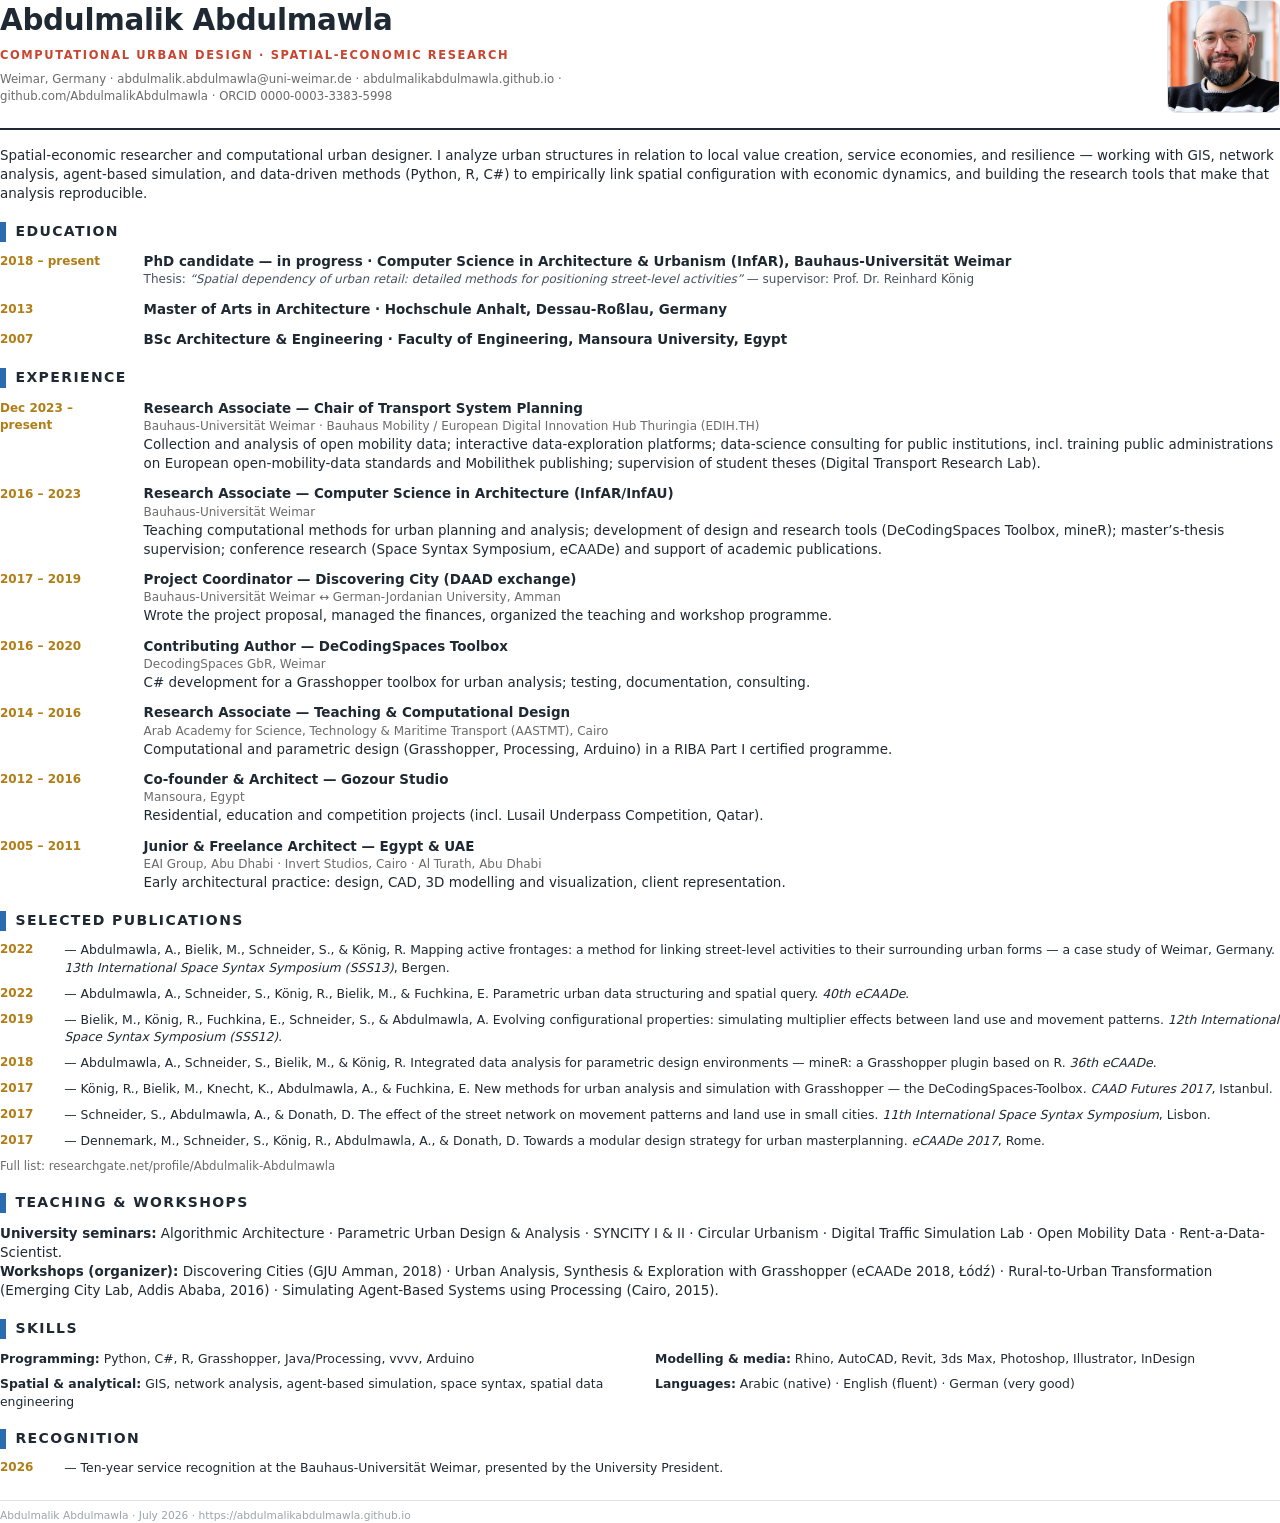
==== cv/cv.html @ d2754731 "feat: social-share card, bilingual CV downloads, portrait, SSS12 RG link - assets/og.png (1200x630, " ====
<!DOCTYPE html>
<html lang="en">
<head>
<meta charset="UTF-8" />
<title>Abdulmawla-CV</title>
<style>
  @page { size: A4; margin: 16mm 15mm 14mm 15mm; }
  * { box-sizing: border-box; margin: 0; padding: 0; }
  html { -webkit-print-color-adjust: exact; print-color-adjust: exact; }
  body {
    font-family: "Segoe UI", system-ui, Roboto, Arial, sans-serif;
    color: #1f2933; font-size: 10.1pt; line-height: 1.42;
  }
  a { color: inherit; text-decoration: none; }

  /* ===== header with portrait ===== */
  .head { display: flex; align-items: flex-start; gap: 8mm; margin-bottom: 4mm; }
  .head-text { flex: 1; }
  h1 { font-size: 22pt; font-weight: 800; letter-spacing: -.01em; margin-bottom: 1.5mm; }
  .eyebrow { color: #c8452f; font-weight: 700; font-size: 8.6pt; letter-spacing: .14em; text-transform: uppercase; margin-bottom: 2mm; }
  .contact { color: #6b6b6b; font-size: 8.8pt; }
  .portrait {
    width: 30mm; height: 30mm; object-fit: cover; border-radius: 2.5mm;
    border: .4mm solid #e0e3e8; flex: none;
  }
  .rule { border: 0; border-top: .6mm solid #1f2933; margin: 3mm 0 4mm; }

  .summary { margin-bottom: 4.5mm; }

  /* ===== sections ===== */
  h2 {
    font-size: 10.5pt; letter-spacing: .1em; text-transform: uppercase;
    border-left: 1.6mm solid #2b6cb0; padding-left: 2.5mm;
    margin: 5mm 0 2.8mm;
  }
  .row { display: flex; gap: 5mm; margin-bottom: 3mm; break-inside: avoid; }
  .date { flex: none; width: 33mm; color: #b07d16; font-weight: 700; font-size: 9pt; padding-top: .3mm; }
  .body strong.role { display: block; font-size: 10.1pt; }
  .org { color: #6b6b6b; font-size: 9pt; }
  .thesis { color: #475160; font-size: 9pt; }
  .thesis em { }

  /* publications */
  .pub { display: flex; gap: 5mm; margin-bottom: 2.2mm; break-inside: avoid; }
  .pub .y { flex: none; width: 12mm; color: #b07d16; font-weight: 700; font-size: 9pt; }
  .pub p { font-size: 9.3pt; }
  .more { color: #6b6b6b; font-size: 8.8pt; margin-top: 1mm; }

  /* skills two-column */
  .skills { display: grid; grid-template-columns: 1fr 1fr; gap: 2mm 8mm; }
  .skills p { font-size: 9.3pt; }

  .foot {
    margin-top: 6mm; padding-top: 2mm; border-top: .25mm solid #e0e3e8;
    color: #9aa3ad; font-size: 8pt;
  }
</style>
</head>
<body>

  <div class="head">
    <div class="head-text">
      <h1>Abdulmalik Abdulmawla</h1>
      <p class="eyebrow">Computational Urban Design &middot; Spatial-Economic Research</p>
      <p class="contact">Weimar, Germany &middot; abdulmalik.abdulmawla@uni-weimar.de &middot; abdulmalikabdulmawla.github.io &middot;<br>
      github.com/AbdulmalikAbdulmawla &middot; ORCID 0000-0003-3383-5998</p>
    </div>
    <img class="portrait" src="../assets/portrait.jpg" alt="Abdulmalik Abdulmawla" />
  </div>
  <hr class="rule" />

  <p class="summary">Spatial-economic researcher and computational urban designer. I analyze urban structures in
  relation to local value creation, service economies, and resilience &mdash; working with GIS, network analysis,
  agent-based simulation, and data-driven methods (Python, R, C#) to empirically link spatial configuration with
  economic dynamics, and building the research tools that make that analysis reproducible.</p>

  <h2>Education</h2>
  <div class="row">
    <span class="date">2018 &ndash; present</span>
    <div class="body">
      <strong class="role">PhD candidate &mdash; in progress &middot; Computer Science in Architecture &amp; Urbanism (InfAR), Bauhaus-Universit&auml;t Weimar</strong>
      <p class="thesis">Thesis: <em>&ldquo;Spatial dependency of urban retail: detailed methods for positioning street-level activities&rdquo;</em> &mdash; supervisor: Prof. Dr. Reinhard K&ouml;nig</p>
    </div>
  </div>
  <div class="row">
    <span class="date">2013</span>
    <div class="body"><strong class="role">Master of Arts in Architecture &middot; Hochschule Anhalt, Dessau-Ro&szlig;lau, Germany</strong></div>
  </div>
  <div class="row">
    <span class="date">2007</span>
    <div class="body"><strong class="role">BSc Architecture &amp; Engineering &middot; Faculty of Engineering, Mansoura University, Egypt</strong></div>
  </div>

  <h2>Experience</h2>
  <div class="row">
    <span class="date">Dec 2023 &ndash; present</span>
    <div class="body">
      <strong class="role">Research Associate &mdash; Chair of Transport System Planning</strong>
      <p class="org">Bauhaus-Universit&auml;t Weimar &middot; Bauhaus Mobility / European Digital Innovation Hub Thuringia (EDIH.TH)</p>
      <p>Collection and analysis of open mobility data; interactive data-exploration platforms; data-science
      consulting for public institutions, incl. training public administrations on European open-mobility-data
      standards and Mobilithek publishing; supervision of student theses (Digital Transport Research Lab).</p>
    </div>
  </div>
  <div class="row">
    <span class="date">2016 &ndash; 2023</span>
    <div class="body">
      <strong class="role">Research Associate &mdash; Computer Science in Architecture (InfAR/InfAU)</strong>
      <p class="org">Bauhaus-Universit&auml;t Weimar</p>
      <p>Teaching computational methods for urban planning and analysis; development of design and research tools
      (DeCodingSpaces Toolbox, mineR); master&rsquo;s-thesis supervision; conference research (Space Syntax
      Symposium, eCAADe) and support of academic publications.</p>
    </div>
  </div>
  <div class="row">
    <span class="date">2017 &ndash; 2019</span>
    <div class="body">
      <strong class="role">Project Coordinator &mdash; Discovering City (DAAD exchange)</strong>
      <p class="org">Bauhaus-Universit&auml;t Weimar &harr; German-Jordanian University, Amman</p>
      <p>Wrote the project proposal, managed the finances, organized the teaching and workshop programme.</p>
    </div>
  </div>
  <div class="row">
    <span class="date">2016 &ndash; 2020</span>
    <div class="body">
      <strong class="role">Contributing Author &mdash; DeCodingSpaces Toolbox</strong>
      <p class="org">DecodingSpaces GbR, Weimar</p>
      <p>C# development for a Grasshopper toolbox for urban analysis; testing, documentation, consulting.</p>
    </div>
  </div>
  <div class="row">
    <span class="date">2014 &ndash; 2016</span>
    <div class="body">
      <strong class="role">Research Associate &mdash; Teaching &amp; Computational Design</strong>
      <p class="org">Arab Academy for Science, Technology &amp; Maritime Transport (AASTMT), Cairo</p>
      <p>Computational and parametric design (Grasshopper, Processing, Arduino) in a RIBA Part I certified programme.</p>
    </div>
  </div>
  <div class="row">
    <span class="date">2012 &ndash; 2016</span>
    <div class="body">
      <strong class="role">Co-founder &amp; Architect &mdash; Gozour Studio</strong>
      <p class="org">Mansoura, Egypt</p>
      <p>Residential, education and competition projects (incl. Lusail Underpass Competition, Qatar).</p>
    </div>
  </div>
  <div class="row">
    <span class="date">2005 &ndash; 2011</span>
    <div class="body">
      <strong class="role">Junior &amp; Freelance Architect &mdash; Egypt &amp; UAE</strong>
      <p class="org">EAI Group, Abu Dhabi &middot; Invert Studios, Cairo &middot; Al Turath, Abu Dhabi</p>
      <p>Early architectural practice: design, CAD, 3D modelling and visualization, client representation.</p>
    </div>
  </div>

  <h2>Selected Publications</h2>
  <div class="pub"><span class="y">2022</span><p>&mdash; Abdulmawla, A., Bielik, M., Schneider, S., &amp; K&ouml;nig, R. Mapping active frontages: a method for linking street-level activities to their surrounding urban forms &mdash; a case study of Weimar, Germany. <em>13th International Space Syntax Symposium (SSS13)</em>, Bergen.</p></div>
  <div class="pub"><span class="y">2022</span><p>&mdash; Abdulmawla, A., Schneider, S., K&ouml;nig, R., Bielik, M., &amp; Fuchkina, E. Parametric urban data structuring and spatial query. <em>40th eCAADe</em>.</p></div>
  <div class="pub"><span class="y">2019</span><p>&mdash; Bielik, M., K&ouml;nig, R., Fuchkina, E., Schneider, S., &amp; Abdulmawla, A. Evolving configurational properties: simulating multiplier effects between land use and movement patterns. <em>12th International Space Syntax Symposium (SSS12)</em>.</p></div>
  <div class="pub"><span class="y">2018</span><p>&mdash; Abdulmawla, A., Schneider, S., Bielik, M., &amp; K&ouml;nig, R. Integrated data analysis for parametric design environments &mdash; mineR: a Grasshopper plugin based on R. <em>36th eCAADe</em>.</p></div>
  <div class="pub"><span class="y">2017</span><p>&mdash; K&ouml;nig, R., Bielik, M., Knecht, K., Abdulmawla, A., &amp; Fuchkina, E. New methods for urban analysis and simulation with Grasshopper &mdash; the DeCodingSpaces-Toolbox. <em>CAAD Futures 2017</em>, Istanbul.</p></div>
  <div class="pub"><span class="y">2017</span><p>&mdash; Schneider, S., Abdulmawla, A., &amp; Donath, D. The effect of the street network on movement patterns and land use in small cities. <em>11th International Space Syntax Symposium</em>, Lisbon.</p></div>
  <div class="pub"><span class="y">2017</span><p>&mdash; Dennemark, M., Schneider, S., K&ouml;nig, R., Abdulmawla, A., &amp; Donath, D. Towards a modular design strategy for urban masterplanning. <em>eCAADe 2017</em>, Rome.</p></div>
  <p class="more">Full list: researchgate.net/profile/Abdulmalik-Abdulmawla</p>

  <h2>Teaching &amp; Workshops</h2>
  <p><strong>University seminars:</strong> Algorithmic Architecture &middot; Parametric Urban Design &amp; Analysis &middot;
  SYNCITY I &amp; II &middot; Circular Urbanism &middot; Digital Traffic Simulation Lab &middot; Open Mobility Data &middot;
  Rent-a-Data-Scientist.</p>
  <p><strong>Workshops (organizer):</strong> Discovering Cities (GJU Amman, 2018) &middot; Urban Analysis, Synthesis &amp;
  Exploration with Grasshopper (eCAADe 2018, &#321;&oacute;d&#378;) &middot; Rural-to-Urban Transformation (Emerging City
  Lab, Addis Ababa, 2016) &middot; Simulating Agent-Based Systems using Processing (Cairo, 2015).</p>

  <h2>Skills</h2>
  <div class="skills">
    <p><strong>Programming:</strong> Python, C#, R, Grasshopper, Java/Processing, vvvv, Arduino</p>
    <p><strong>Modelling &amp; media:</strong> Rhino, AutoCAD, Revit, 3ds Max, Photoshop, Illustrator, InDesign</p>
    <p><strong>Spatial &amp; analytical:</strong> GIS, network analysis, agent-based simulation, space syntax, spatial data engineering</p>
    <p><strong>Languages:</strong> Arabic (native) &middot; English (fluent) &middot; German (very good)</p>
  </div>

  <h2>Recognition</h2>
  <div class="pub"><span class="y">2026</span><p>&mdash; Ten-year service recognition at the Bauhaus-Universit&auml;t Weimar, presented by the University President.</p></div>

  <p class="foot">Abdulmalik Abdulmawla &middot; July 2026 &middot; https://abdulmalikabdulmawla.github.io</p>

</body>
</html>
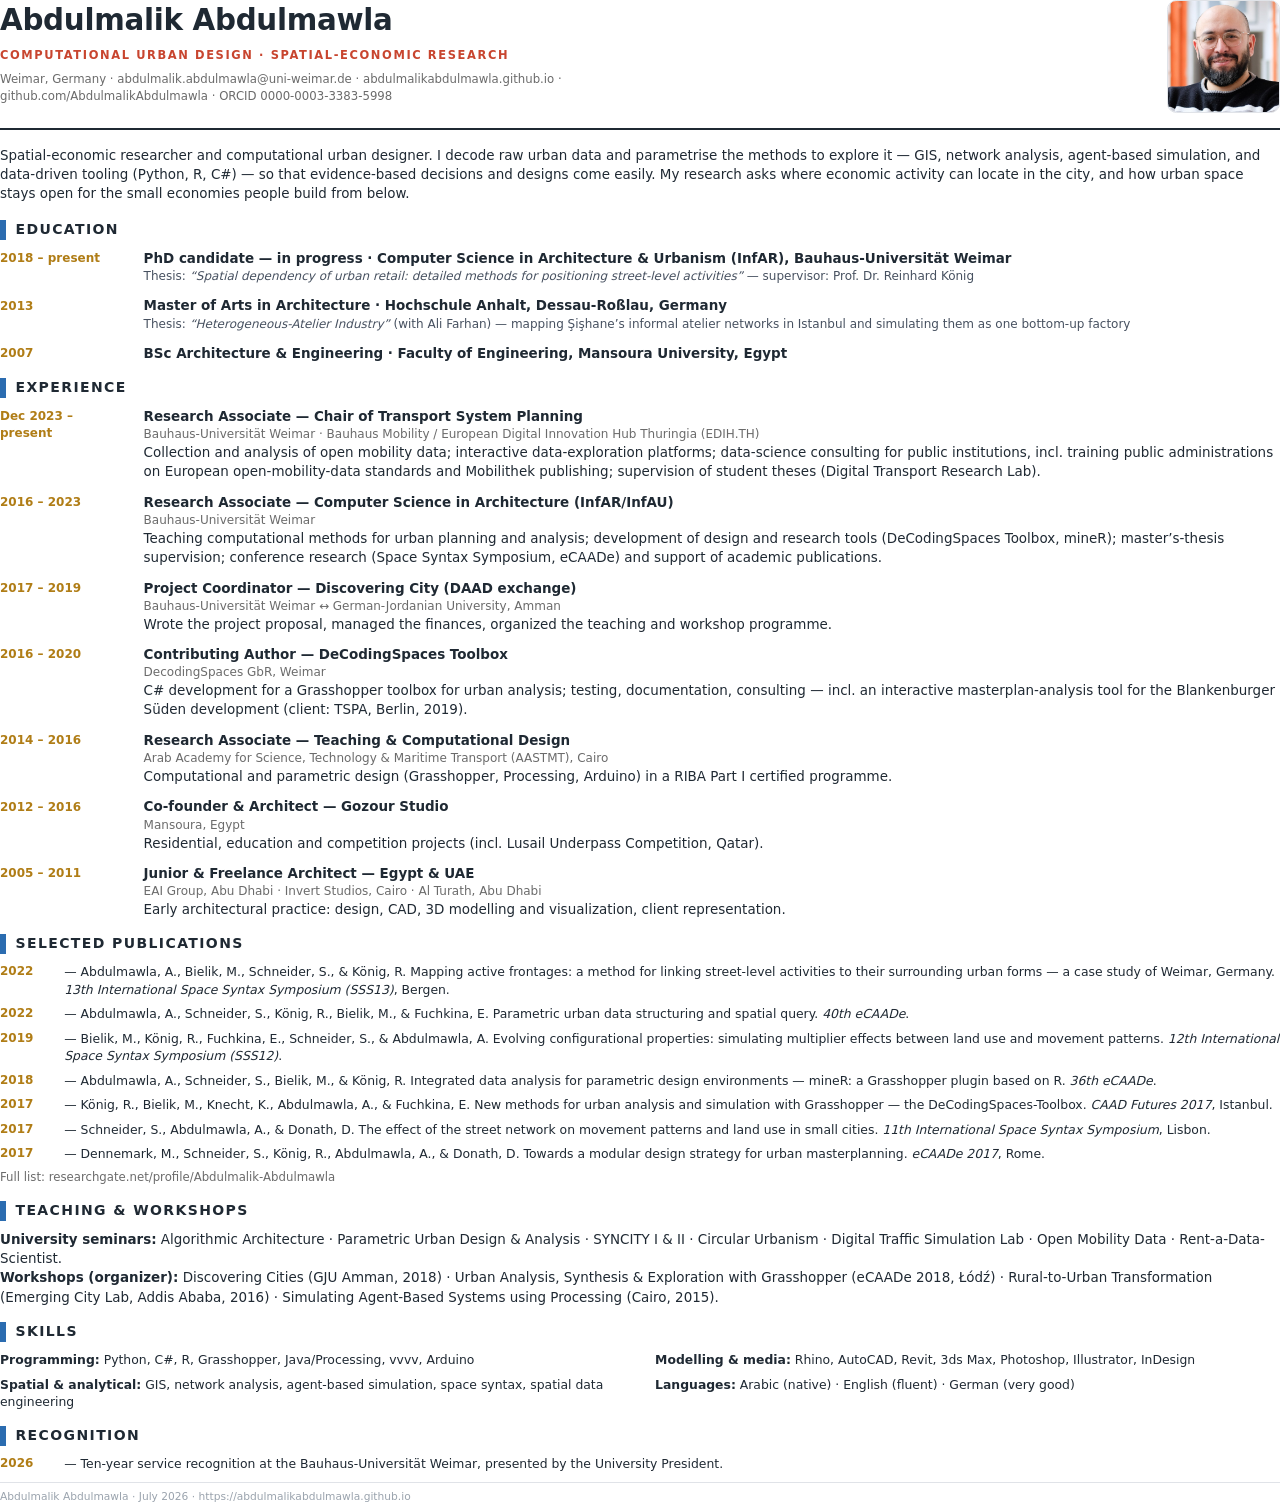
==== commit 3ca10d57: "feat: CV + Lebenslauf carry the identity package (EN+DE, PDFs regenerated) - summary: power statemen" ====
--- a/cv/cv.html
+++ b/cv/cv.html
@@ -31,7 +31,7 @@
   h2 {
     font-size: 10.5pt; letter-spacing: .1em; text-transform: uppercase;
     border-left: 1.6mm solid #2b6cb0; padding-left: 2.5mm;
-    margin: 5mm 0 2.8mm;
+    margin: 4mm 0 2.4mm;
   }
   .row { display: flex; gap: 5mm; margin-bottom: 3mm; break-inside: avoid; }
   .date { flex: none; width: 33mm; color: #b07d16; font-weight: 700; font-size: 9pt; padding-top: .3mm; }
@@ -41,7 +41,7 @@
   .thesis em { }
 
   /* publications */
-  .pub { display: flex; gap: 5mm; margin-bottom: 2.2mm; break-inside: avoid; }
+  .pub { display: flex; gap: 5mm; margin-bottom: 1.8mm; break-inside: avoid; }
   .pub .y { flex: none; width: 12mm; color: #b07d16; font-weight: 700; font-size: 9pt; }
   .pub p { font-size: 9.3pt; }
   .more { color: #6b6b6b; font-size: 8.8pt; margin-top: 1mm; }
@@ -51,7 +51,7 @@
   .skills p { font-size: 9.3pt; }
 
   .foot {
-    margin-top: 6mm; padding-top: 2mm; border-top: .25mm solid #e0e3e8;
+    margin-top: 2.5mm; padding-top: 1.5mm; border-top: .25mm solid #e0e3e8;
     color: #9aa3ad; font-size: 8pt;
   }
 </style>
@@ -69,10 +69,11 @@
   </div>
   <hr class="rule" />
 
-  <p class="summary">Spatial-economic researcher and computational urban designer. I analyze urban structures in
-  relation to local value creation, service economies, and resilience &mdash; working with GIS, network analysis,
-  agent-based simulation, and data-driven methods (Python, R, C#) to empirically link spatial configuration with
-  economic dynamics, and building the research tools that make that analysis reproducible.</p>
+  <p class="summary">Spatial-economic researcher and computational urban designer. I decode raw urban data and
+  parametrise the methods to explore it &mdash; GIS, network analysis, agent-based simulation, and data-driven
+  tooling (Python, R, C#) &mdash; so that evidence-based decisions and designs come easily. My research asks where
+  economic activity can locate in the city, and how urban space stays open for the small economies people build
+  from below.</p>
 
   <h2>Education</h2>
   <div class="row">
@@ -84,7 +85,10 @@
   </div>
   <div class="row">
     <span class="date">2013</span>
-    <div class="body"><strong class="role">Master of Arts in Architecture &middot; Hochschule Anhalt, Dessau-Ro&szlig;lau, Germany</strong></div>
+    <div class="body">
+      <strong class="role">Master of Arts in Architecture &middot; Hochschule Anhalt, Dessau-Ro&szlig;lau, Germany</strong>
+      <p class="thesis">Thesis: <em>&ldquo;Heterogeneous-Atelier Industry&rdquo;</em> (with Ali Farhan) &mdash; mapping &#350;i&#351;hane&rsquo;s informal atelier networks in Istanbul and simulating them as one bottom-up factory</p>
+    </div>
   </div>
   <div class="row">
     <span class="date">2007</span>
@@ -125,7 +129,8 @@
     <div class="body">
       <strong class="role">Contributing Author &mdash; DeCodingSpaces Toolbox</strong>
       <p class="org">DecodingSpaces GbR, Weimar</p>
-      <p>C# development for a Grasshopper toolbox for urban analysis; testing, documentation, consulting.</p>
+      <p>C# development for a Grasshopper toolbox for urban analysis; testing, documentation, consulting &mdash;
+      incl. an interactive masterplan-analysis tool for the Blankenburger S&uuml;den development (client: TSPA, Berlin, 2019).</p>
     </div>
   </div>
   <div class="row">
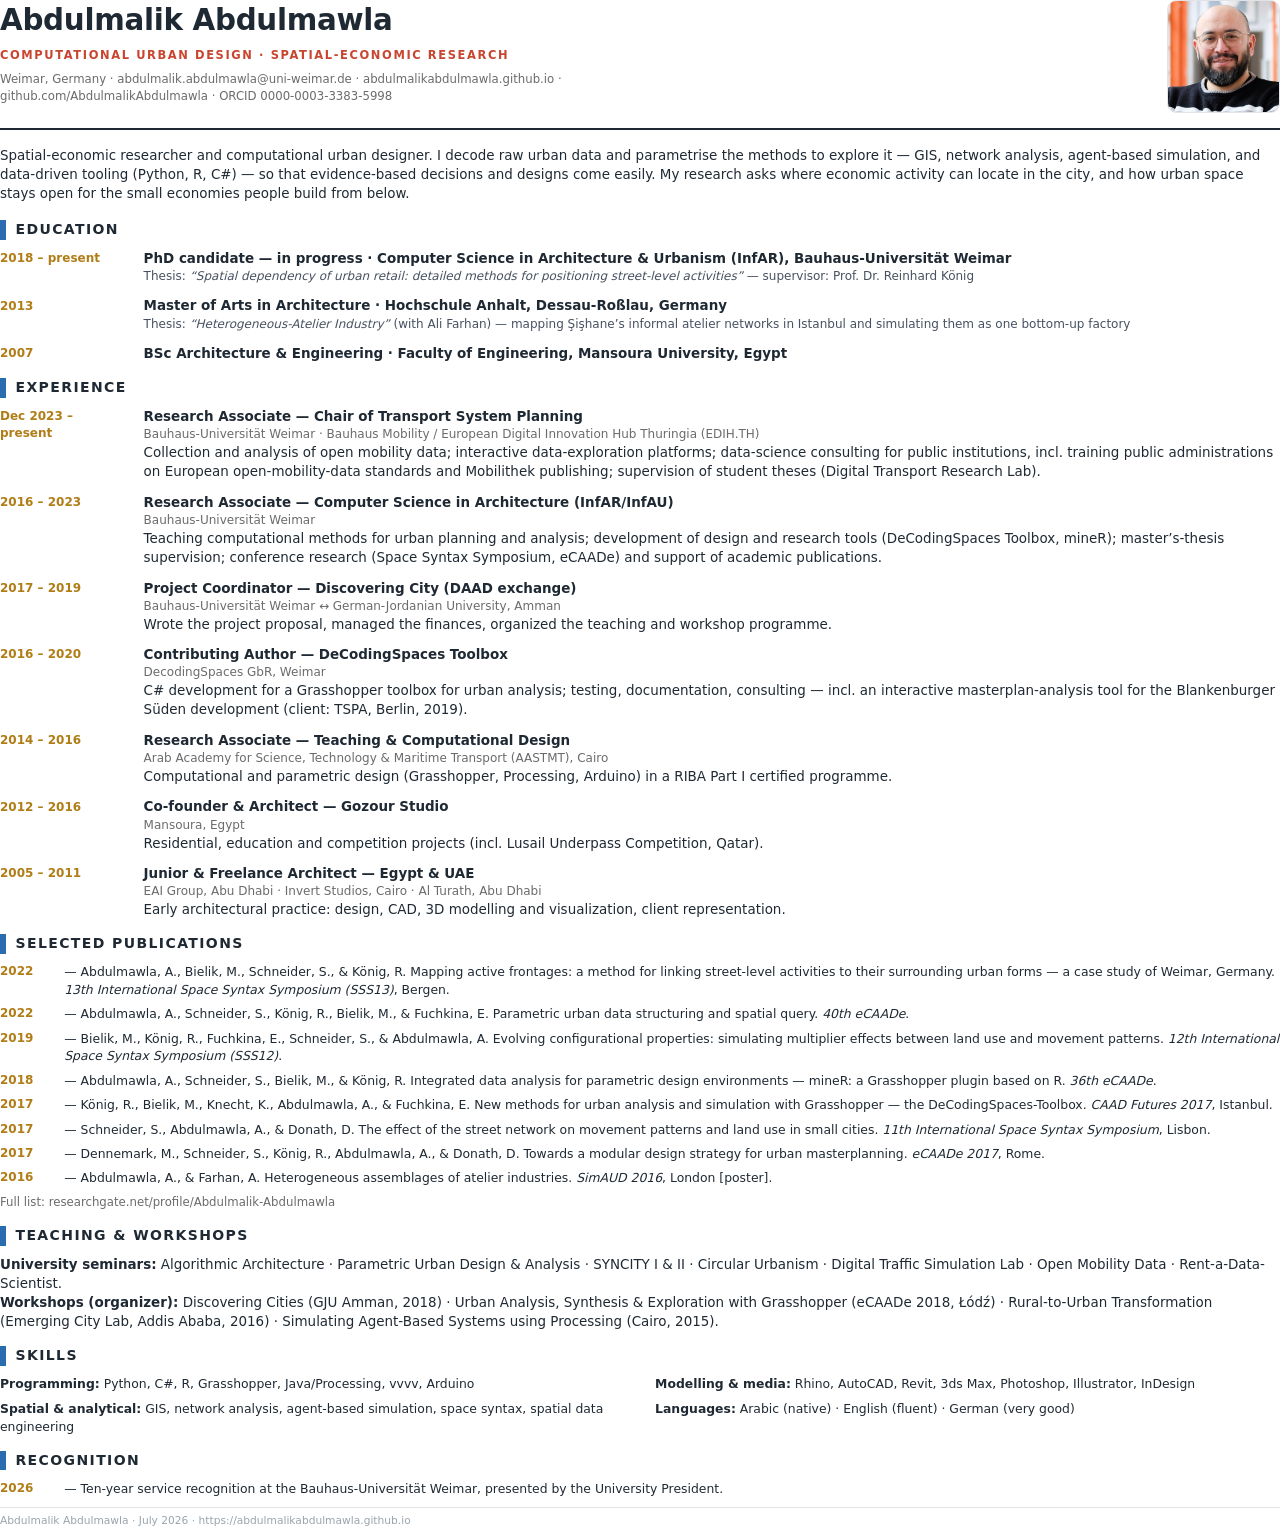
==== commit cb818245: "feat: SimAUD 2016 poster enters the publication lists; Şişhane card keeps one link Owner decisions: " ====
--- a/cv/cv.html
+++ b/cv/cv.html
@@ -166,6 +166,7 @@
   <div class="pub"><span class="y">2017</span><p>&mdash; K&ouml;nig, R., Bielik, M., Knecht, K., Abdulmawla, A., &amp; Fuchkina, E. New methods for urban analysis and simulation with Grasshopper &mdash; the DeCodingSpaces-Toolbox. <em>CAAD Futures 2017</em>, Istanbul.</p></div>
   <div class="pub"><span class="y">2017</span><p>&mdash; Schneider, S., Abdulmawla, A., &amp; Donath, D. The effect of the street network on movement patterns and land use in small cities. <em>11th International Space Syntax Symposium</em>, Lisbon.</p></div>
   <div class="pub"><span class="y">2017</span><p>&mdash; Dennemark, M., Schneider, S., K&ouml;nig, R., Abdulmawla, A., &amp; Donath, D. Towards a modular design strategy for urban masterplanning. <em>eCAADe 2017</em>, Rome.</p></div>
+  <div class="pub"><span class="y">2016</span><p>&mdash; Abdulmawla, A., &amp; Farhan, A. Heterogeneous assemblages of atelier industries. <em>SimAUD 2016</em>, London [poster].</p></div>
   <p class="more">Full list: researchgate.net/profile/Abdulmalik-Abdulmawla</p>
 
   <h2>Teaching &amp; Workshops</h2>
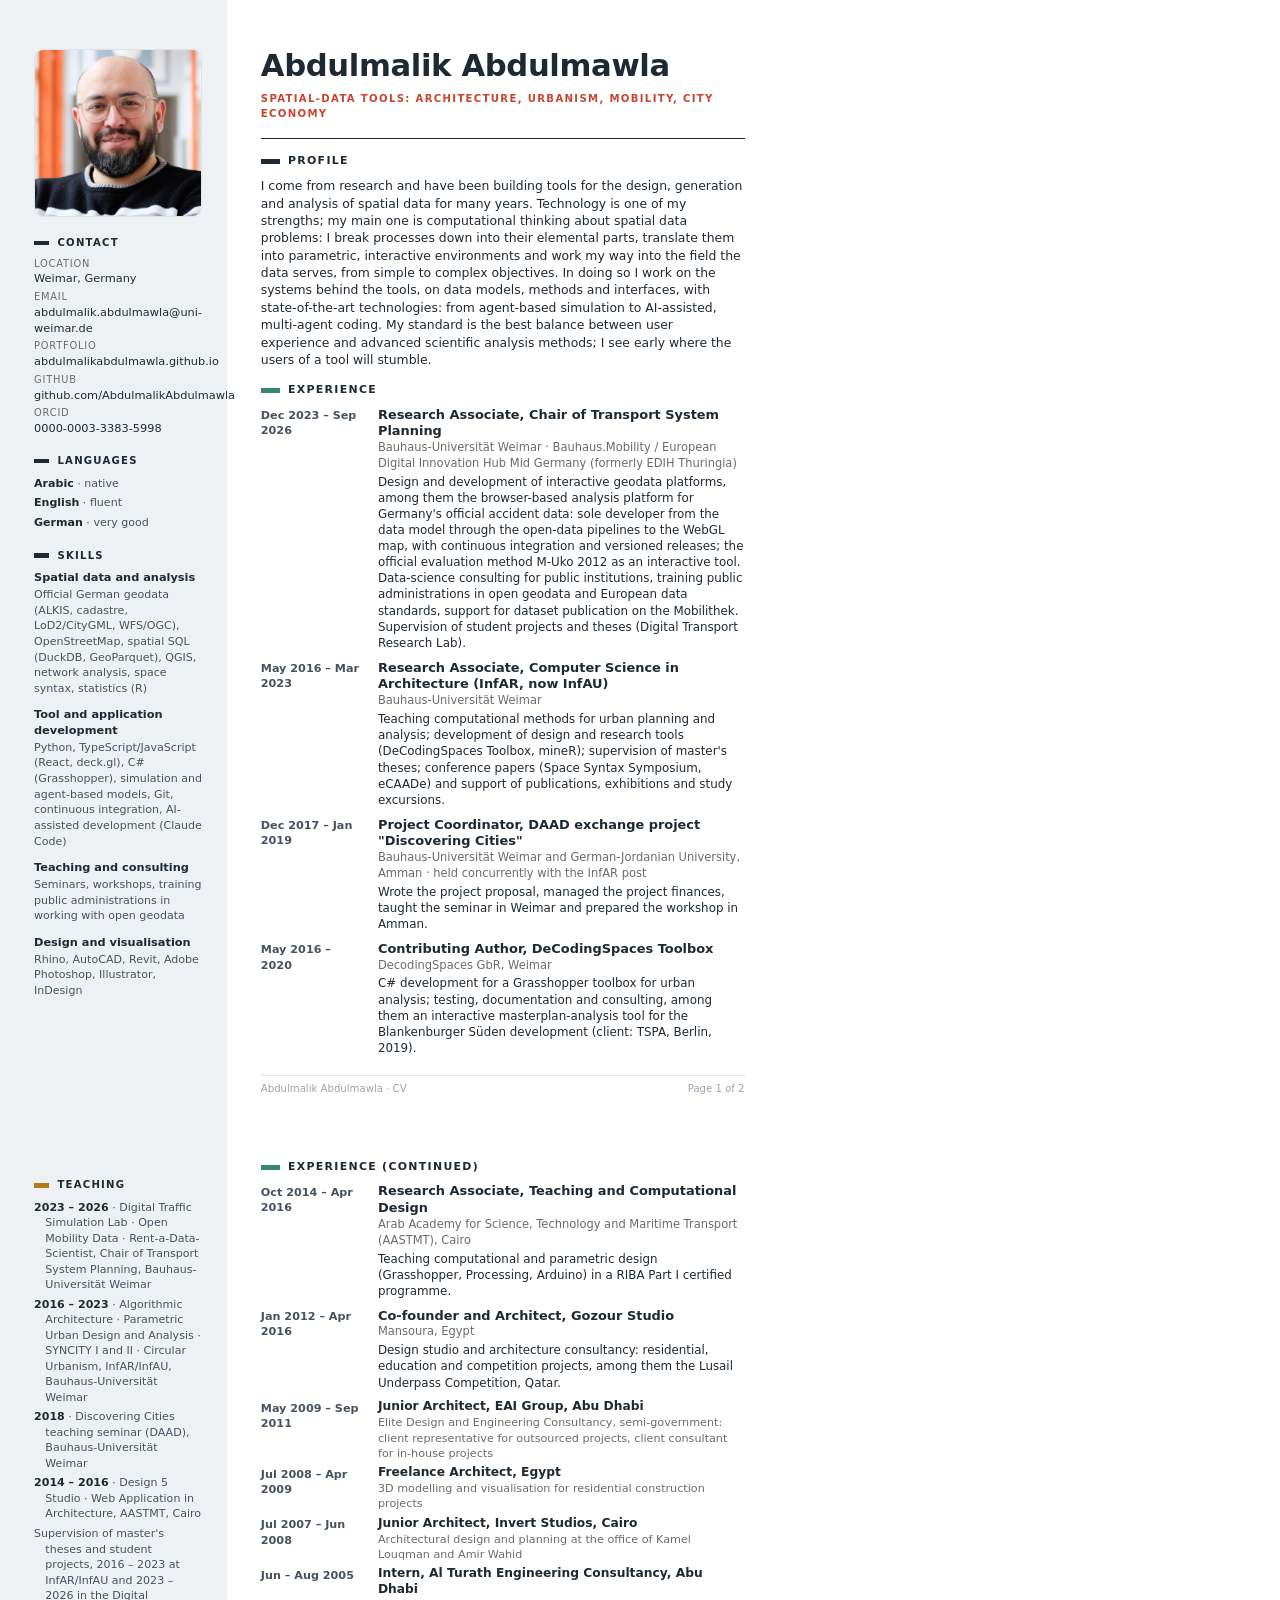
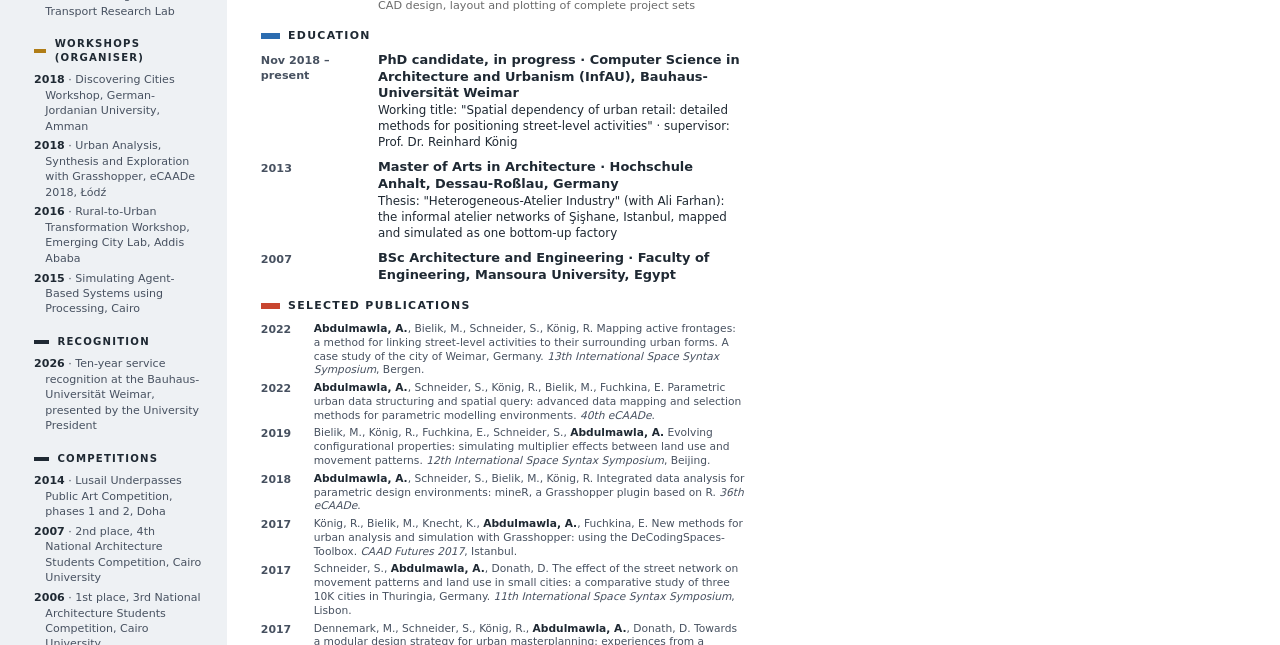
==== commit 771b0fd2: "feat: self-presentation doctrine pass (04.09) - four-field line, German default, CV v4, About withou" ====
--- a/cv/cv.html
+++ b/cv/cv.html
@@ -4,191 +4,297 @@
 <meta charset="UTF-8" />
 <title>Abdulmawla-CV</title>
 <style>
-  @page { size: A4; margin: 16mm 15mm 14mm 15mm; }
+  /* ============================================================
+     CV v2 (2026-09), English mirror of lebenslauf.html: sidebar
+     layout, two fixed A4 pages, the site's muted-Bauhaus tokens
+     used lightly. Keep the CSS identical to the German file.
+     Public file: no phone, no home address; PhD always "in progress".
+     ============================================================ */
+  @page { size: A4; margin: 0; }
   * { box-sizing: border-box; margin: 0; padding: 0; }
   html { -webkit-print-color-adjust: exact; print-color-adjust: exact; }
-  body {
-    font-family: "Segoe UI", system-ui, Roboto, Arial, sans-serif;
-    color: #1f2933; font-size: 10.1pt; line-height: 1.42;
-  }
+  :root {
+    --ink: #1f2933; --ink-soft: #475160; --muted: #6b6b6b;
+    --hair: #dfe3e8; --side-bg: #eef1f4;
+    --blue: #2b6cb0; --red: #c8452f; --green: #35876f; --ochre: #b07d16;
+    --font: "Segoe UI Variable Text", "Segoe UI", system-ui, Roboto, Arial, sans-serif;
+    --display: "Segoe UI Variable Display", "Segoe UI", system-ui, Arial, sans-serif;
+  }
+  body { font-family: var(--font); color: var(--ink); font-size: 9.2pt; line-height: 1.36; }
   a { color: inherit; text-decoration: none; }
 
-  /* ===== header with portrait ===== */
-  .head { display: flex; align-items: flex-start; gap: 8mm; margin-bottom: 4mm; }
-  .head-text { flex: 1; }
-  h1 { font-size: 22pt; font-weight: 800; letter-spacing: -.01em; margin-bottom: 1.5mm; }
-  .eyebrow { color: #c8452f; font-weight: 700; font-size: 8.6pt; letter-spacing: .14em; text-transform: uppercase; margin-bottom: 2mm; }
-  .contact { color: #6b6b6b; font-size: 8.8pt; }
+  .page {
+    width: 210mm; height: 297mm; overflow: hidden;
+    display: grid; grid-template-columns: 60mm 1fr;
+  }
+  .page + .page { break-before: page; }
+  .side { background: var(--side-bg); padding: 13mm 6.5mm 10mm 9mm; }
+  .main { padding: 13mm 13mm 10mm 9mm; position: relative; }
+  .page + .page .main, .page + .page .side { padding-top: 10mm; }
+
+  h1 {
+    font-family: var(--display); font-size: 23pt; font-weight: 700;
+    letter-spacing: -.012em; line-height: 1.08; margin-bottom: 2.2mm;
+  }
+  .eyebrow {
+    color: var(--red); font-weight: 700; font-size: 7.6pt; letter-spacing: .13em;
+    text-transform: uppercase; line-height: 1.5; margin-bottom: 4.5mm;
+  }
+  .hair { border: 0; border-top: .35mm solid var(--ink); margin: 0 0 4mm; }
+
+  h2 {
+    font-size: 8.2pt; font-weight: 700; letter-spacing: .12em; text-transform: uppercase;
+    color: var(--ink); display: flex; align-items: center; gap: 2.2mm;
+    margin: 4mm 0 2.2mm;
+  }
+  h2::before { content: ""; width: 5mm; height: 1.4mm; background: var(--mark, var(--ink)); }
+  h2.first { margin-top: 0; }
+  .side h2 { font-size: 7.6pt; margin: 4.8mm 0 2mm; }
+  .side h2::before { width: 4mm; height: 1.2mm; }
+
   .portrait {
-    width: 30mm; height: 30mm; object-fit: cover; border-radius: 2.5mm;
-    border: .4mm solid #e0e3e8; flex: none;
-  }
-  .rule { border: 0; border-top: .6mm solid #1f2933; margin: 3mm 0 4mm; }
-
-  .summary { margin-bottom: 4.5mm; }
-
-  /* ===== sections ===== */
-  h2 {
-    font-size: 10.5pt; letter-spacing: .1em; text-transform: uppercase;
-    border-left: 1.6mm solid #2b6cb0; padding-left: 2.5mm;
-    margin: 4mm 0 2.4mm;
-  }
-  .row { display: flex; gap: 5mm; margin-bottom: 3mm; break-inside: avoid; }
-  .date { flex: none; width: 33mm; color: #b07d16; font-weight: 700; font-size: 9pt; padding-top: .3mm; }
-  .body strong.role { display: block; font-size: 10.1pt; }
-  .org { color: #6b6b6b; font-size: 9pt; }
-  .thesis { color: #475160; font-size: 9pt; }
-  .thesis em { }
-
-  /* publications */
-  .pub { display: flex; gap: 5mm; margin-bottom: 1.8mm; break-inside: avoid; }
-  .pub .y { flex: none; width: 12mm; color: #b07d16; font-weight: 700; font-size: 9pt; }
-  .pub p { font-size: 9.3pt; }
-  .more { color: #6b6b6b; font-size: 8.8pt; margin-top: 1mm; }
-
-  /* skills two-column */
-  .skills { display: grid; grid-template-columns: 1fr 1fr; gap: 2mm 8mm; }
-  .skills p { font-size: 9.3pt; }
+    width: 44.5mm; height: 44.5mm; object-fit: cover; display: block;
+    border-radius: 2.5mm; border: .3mm solid var(--hair); margin-bottom: 5mm;
+  }
+  .side p { font-size: 8.5pt; line-height: 1.42; margin-bottom: 1.2mm; }
+  .side .k { color: var(--muted); font-size: 7.4pt; text-transform: uppercase; letter-spacing: .08em; display: block; line-height: 1.3; }
+  .side .group { margin-bottom: 2.8mm; }
+  .side .group b { display: block; font-size: 8.5pt; margin-bottom: .4mm; }
+  .side .group p { font-size: 8.3pt; color: var(--ink-soft); }
+  .side ul { list-style: none; }
+  .side li { font-size: 8.3pt; line-height: 1.4; color: var(--ink-soft); margin-bottom: 1.1mm; padding-left: 3mm; text-indent: -3mm; }
+  .side li b { color: var(--ink); }
+
+  .summary { font-size: 9.3pt; line-height: 1.4; color: var(--ink); margin-bottom: 1mm; }
+  .row { display: grid; grid-template-columns: 27mm 1fr; column-gap: 4mm; margin-bottom: 2.3mm; break-inside: avoid; }
+  .row.tight { margin-bottom: 1.1mm; }
+  .date { color: var(--ink-soft); font-weight: 700; font-size: 8.4pt; padding-top: .45mm; line-height: 1.35; }
+  .role { display: block; font-size: 9.7pt; font-weight: 700; line-height: 1.3; }
+  .org { color: var(--muted); font-size: 8.6pt; margin-bottom: .6mm; }
+  .txt { font-size: 8.9pt; color: var(--ink); }
+  .row.tight .role { font-size: 9.2pt; }
+  .row.tight .org { margin-bottom: 0; font-size: 8.4pt; }
+
+  .pub { display: grid; grid-template-columns: 11mm 1fr; column-gap: 3mm; margin-bottom: 1mm; break-inside: avoid; }
+  .pub .y { color: var(--ink-soft); font-weight: 700; font-size: 8.2pt; padding-top: .3mm; }
+  .pub p { font-size: 8pt; line-height: 1.3; color: var(--ink-soft); }
+  .pub p b { color: var(--ink); font-weight: 600; }
+  .more { color: var(--muted); font-size: 8.2pt; margin-top: 1mm; }
 
   .foot {
-    margin-top: 2.5mm; padding-top: 1.5mm; border-top: .25mm solid #e0e3e8;
-    color: #9aa3ad; font-size: 8pt;
+    position: absolute; left: 9mm; right: 13mm; bottom: 7mm;
+    padding-top: 1.6mm; border-top: .25mm solid var(--hair);
+    color: #9aa3ad; font-size: 7.6pt; display: flex; justify-content: space-between;
   }
 </style>
 </head>
 <body>
 
-  <div class="head">
-    <div class="head-text">
-      <h1>Abdulmalik Abdulmawla</h1>
-      <p class="eyebrow">Computational Urban Design &middot; Spatial-Economic Research</p>
-      <p class="contact">Weimar, Germany &middot; abdulmalik.abdulmawla@uni-weimar.de &middot; abdulmalikabdulmawla.github.io &middot;<br>
-      github.com/AbdulmalikAbdulmawla &middot; ORCID 0000-0003-3383-5998</p>
-    </div>
+<!-- ======================= PAGE 1 ======================= -->
+<section class="page">
+  <aside class="side">
     <img class="portrait" src="../assets/portrait.jpg" alt="Abdulmalik Abdulmawla" />
-  </div>
-  <hr class="rule" />
-
-  <p class="summary">Spatial-economic researcher and computational urban designer. I decode raw urban data and
-  parametrise the methods to explore it &mdash; GIS, network analysis, agent-based simulation, and data-driven
-  tooling (Python, R, C#) &mdash; so that evidence-based decisions and designs come easily. My research asks where
-  economic activity can locate in the city, and how urban space stays open for the small economies people build
-  from below.</p>
-
-  <h2>Education</h2>
-  <div class="row">
-    <span class="date">2018 &ndash; present</span>
-    <div class="body">
-      <strong class="role">PhD candidate &mdash; in progress &middot; Computer Science in Architecture &amp; Urbanism (InfAR), Bauhaus-Universit&auml;t Weimar</strong>
-      <p class="thesis">Thesis: <em>&ldquo;Spatial dependency of urban retail: detailed methods for positioning street-level activities&rdquo;</em> &mdash; supervisor: Prof. Dr. Reinhard K&ouml;nig</p>
-    </div>
-  </div>
-  <div class="row">
-    <span class="date">2013</span>
-    <div class="body">
-      <strong class="role">Master of Arts in Architecture &middot; Hochschule Anhalt, Dessau-Ro&szlig;lau, Germany</strong>
-      <p class="thesis">Thesis: <em>&ldquo;Heterogeneous-Atelier Industry&rdquo;</em> (with Ali Farhan) &mdash; mapping &#350;i&#351;hane&rsquo;s informal atelier networks in Istanbul and simulating them as one bottom-up factory</p>
-    </div>
-  </div>
-  <div class="row">
-    <span class="date">2007</span>
-    <div class="body"><strong class="role">BSc Architecture &amp; Engineering &middot; Faculty of Engineering, Mansoura University, Egypt</strong></div>
-  </div>
-
-  <h2>Experience</h2>
-  <div class="row">
-    <span class="date">Dec 2023 &ndash; present</span>
-    <div class="body">
-      <strong class="role">Research Associate &mdash; Chair of Transport System Planning</strong>
-      <p class="org">Bauhaus-Universit&auml;t Weimar &middot; Bauhaus Mobility / European Digital Innovation Hub Thuringia (EDIH.TH)</p>
-      <p>Collection and analysis of open mobility data; interactive data-exploration platforms; data-science
-      consulting for public institutions, incl. training public administrations on European open-mobility-data
-      standards and Mobilithek publishing; supervision of student theses (Digital Transport Research Lab).</p>
-    </div>
-  </div>
-  <div class="row">
-    <span class="date">2016 &ndash; 2023</span>
-    <div class="body">
-      <strong class="role">Research Associate &mdash; Computer Science in Architecture (InfAR/InfAU)</strong>
-      <p class="org">Bauhaus-Universit&auml;t Weimar</p>
-      <p>Teaching computational methods for urban planning and analysis; development of design and research tools
-      (DeCodingSpaces Toolbox, mineR); master&rsquo;s-thesis supervision; conference research (Space Syntax
-      Symposium, eCAADe) and support of academic publications.</p>
-    </div>
-  </div>
-  <div class="row">
-    <span class="date">2017 &ndash; 2019</span>
-    <div class="body">
-      <strong class="role">Project Coordinator &mdash; Discovering City (DAAD exchange)</strong>
-      <p class="org">Bauhaus-Universit&auml;t Weimar &harr; German-Jordanian University, Amman</p>
-      <p>Wrote the project proposal, managed the finances, organized the teaching and workshop programme.</p>
-    </div>
-  </div>
-  <div class="row">
-    <span class="date">2016 &ndash; 2020</span>
-    <div class="body">
-      <strong class="role">Contributing Author &mdash; DeCodingSpaces Toolbox</strong>
-      <p class="org">DecodingSpaces GbR, Weimar</p>
-      <p>C# development for a Grasshopper toolbox for urban analysis; testing, documentation, consulting &mdash;
-      incl. an interactive masterplan-analysis tool for the Blankenburger S&uuml;den development (client: TSPA, Berlin, 2019).</p>
-    </div>
-  </div>
-  <div class="row">
-    <span class="date">2014 &ndash; 2016</span>
-    <div class="body">
-      <strong class="role">Research Associate &mdash; Teaching &amp; Computational Design</strong>
-      <p class="org">Arab Academy for Science, Technology &amp; Maritime Transport (AASTMT), Cairo</p>
-      <p>Computational and parametric design (Grasshopper, Processing, Arduino) in a RIBA Part I certified programme.</p>
-    </div>
-  </div>
-  <div class="row">
-    <span class="date">2012 &ndash; 2016</span>
-    <div class="body">
-      <strong class="role">Co-founder &amp; Architect &mdash; Gozour Studio</strong>
-      <p class="org">Mansoura, Egypt</p>
-      <p>Residential, education and competition projects (incl. Lusail Underpass Competition, Qatar).</p>
-    </div>
-  </div>
-  <div class="row">
-    <span class="date">2005 &ndash; 2011</span>
-    <div class="body">
-      <strong class="role">Junior &amp; Freelance Architect &mdash; Egypt &amp; UAE</strong>
-      <p class="org">EAI Group, Abu Dhabi &middot; Invert Studios, Cairo &middot; Al Turath, Abu Dhabi</p>
-      <p>Early architectural practice: design, CAD, 3D modelling and visualization, client representation.</p>
-    </div>
-  </div>
-
-  <h2>Selected Publications</h2>
-  <div class="pub"><span class="y">2022</span><p>&mdash; Abdulmawla, A., Bielik, M., Schneider, S., &amp; K&ouml;nig, R. Mapping active frontages: a method for linking street-level activities to their surrounding urban forms &mdash; a case study of Weimar, Germany. <em>13th International Space Syntax Symposium (SSS13)</em>, Bergen.</p></div>
-  <div class="pub"><span class="y">2022</span><p>&mdash; Abdulmawla, A., Schneider, S., K&ouml;nig, R., Bielik, M., &amp; Fuchkina, E. Parametric urban data structuring and spatial query. <em>40th eCAADe</em>.</p></div>
-  <div class="pub"><span class="y">2019</span><p>&mdash; Bielik, M., K&ouml;nig, R., Fuchkina, E., Schneider, S., &amp; Abdulmawla, A. Evolving configurational properties: simulating multiplier effects between land use and movement patterns. <em>12th International Space Syntax Symposium (SSS12)</em>.</p></div>
-  <div class="pub"><span class="y">2018</span><p>&mdash; Abdulmawla, A., Schneider, S., Bielik, M., &amp; K&ouml;nig, R. Integrated data analysis for parametric design environments &mdash; mineR: a Grasshopper plugin based on R. <em>36th eCAADe</em>.</p></div>
-  <div class="pub"><span class="y">2017</span><p>&mdash; K&ouml;nig, R., Bielik, M., Knecht, K., Abdulmawla, A., &amp; Fuchkina, E. New methods for urban analysis and simulation with Grasshopper &mdash; the DeCodingSpaces-Toolbox. <em>CAAD Futures 2017</em>, Istanbul.</p></div>
-  <div class="pub"><span class="y">2017</span><p>&mdash; Schneider, S., Abdulmawla, A., &amp; Donath, D. The effect of the street network on movement patterns and land use in small cities. <em>11th International Space Syntax Symposium</em>, Lisbon.</p></div>
-  <div class="pub"><span class="y">2017</span><p>&mdash; Dennemark, M., Schneider, S., K&ouml;nig, R., Abdulmawla, A., &amp; Donath, D. Towards a modular design strategy for urban masterplanning. <em>eCAADe 2017</em>, Rome.</p></div>
-  <div class="pub"><span class="y">2016</span><p>&mdash; Abdulmawla, A., &amp; Farhan, A. Heterogeneous assemblages of atelier industries. <em>SimAUD 2016</em>, London [poster].</p></div>
-  <p class="more">Full list: researchgate.net/profile/Abdulmalik-Abdulmawla</p>
-
-  <h2>Teaching &amp; Workshops</h2>
-  <p><strong>University seminars:</strong> Algorithmic Architecture &middot; Parametric Urban Design &amp; Analysis &middot;
-  SYNCITY I &amp; II &middot; Circular Urbanism &middot; Digital Traffic Simulation Lab &middot; Open Mobility Data &middot;
-  Rent-a-Data-Scientist.</p>
-  <p><strong>Workshops (organizer):</strong> Discovering Cities (GJU Amman, 2018) &middot; Urban Analysis, Synthesis &amp;
-  Exploration with Grasshopper (eCAADe 2018, &#321;&oacute;d&#378;) &middot; Rural-to-Urban Transformation (Emerging City
-  Lab, Addis Ababa, 2016) &middot; Simulating Agent-Based Systems using Processing (Cairo, 2015).</p>
-
-  <h2>Skills</h2>
-  <div class="skills">
-    <p><strong>Programming:</strong> Python, C#, R, Grasshopper, Java/Processing, vvvv, Arduino</p>
-    <p><strong>Modelling &amp; media:</strong> Rhino, AutoCAD, Revit, 3ds Max, Photoshop, Illustrator, InDesign</p>
-    <p><strong>Spatial &amp; analytical:</strong> GIS, network analysis, agent-based simulation, space syntax, spatial data engineering</p>
-    <p><strong>Languages:</strong> Arabic (native) &middot; English (fluent) &middot; German (very good)</p>
-  </div>
-
-  <h2>Recognition</h2>
-  <div class="pub"><span class="y">2026</span><p>&mdash; Ten-year service recognition at the Bauhaus-Universit&auml;t Weimar, presented by the University President.</p></div>
-
-  <p class="foot">Abdulmalik Abdulmawla &middot; July 2026 &middot; https://abdulmalikabdulmawla.github.io</p>
+
+    <h2 class="first">Contact</h2>
+    <p><span class="k">Location</span>Weimar, Germany</p>
+    <p><span class="k">Email</span>abdulmalik.abdulmawla@uni-weimar.de</p>
+    <p><span class="k">Portfolio</span>abdulmalikabdulmawla.github.io</p>
+    <p><span class="k">GitHub</span>github.com/AbdulmalikAbdulmawla</p>
+    <p><span class="k">ORCID</span>0000-0003-3383-5998</p>
+
+    <h2>Languages</h2>
+    <ul>
+      <li><b>Arabic</b> · native</li>
+      <li><b>English</b> · fluent</li>
+      <li><b>German</b> · very good</li>
+    </ul>
+
+    <h2>Skills</h2>
+    <div class="group">
+      <b>Spatial data and analysis</b>
+      <p>Official German geodata (ALKIS, cadastre, LoD2/CityGML, WFS/OGC), OpenStreetMap, spatial SQL (DuckDB, GeoParquet), QGIS, network analysis, space syntax, statistics (R)</p>
+    </div>
+    <div class="group">
+      <b>Tool and application development</b>
+      <p>Python, TypeScript/JavaScript (React, deck.gl), C# (Grasshopper), simulation and agent-based models, Git, continuous integration, AI-assisted development (Claude Code)</p>
+    </div>
+    <div class="group">
+      <b>Teaching and consulting</b>
+      <p>Seminars, workshops, training public administrations in working with open geodata</p>
+    </div>
+    <div class="group">
+      <b>Design and visualisation</b>
+      <p>Rhino, AutoCAD, Revit, Adobe Photoshop, Illustrator, InDesign</p>
+    </div>
+  </aside>
+
+  <main class="main">
+    <h1>Abdulmalik Abdulmawla</h1>
+    <p class="eyebrow">Spatial-data tools: architecture, urbanism, mobility, city economy</p>
+    <hr class="hair" />
+
+    <h2 class="first">Profile</h2>
+    <p class="summary">I come from research and have been building tools for the design, generation and analysis of spatial data for many years. Technology is one of my strengths; my main one is computational thinking about spatial data problems: I break processes down into their elemental parts, translate them into parametric, interactive environments and work my way into the field the data serves, from simple to complex objectives. In doing so I work on the systems behind the tools, on data models, methods and interfaces, with state-of-the-art technologies: from agent-based simulation to AI-assisted, multi-agent coding. My standard is the best balance between user experience and advanced scientific analysis methods; I see early where the users of a tool will stumble.</p>
+
+    <h2 style="--mark: var(--green)">Experience</h2>
+
+    <div class="row">
+      <span class="date">Dec 2023 – Sep 2026</span>
+      <div>
+        <span class="role">Research Associate, Chair of Transport System Planning</span>
+        <p class="org">Bauhaus-Universität Weimar · Bauhaus.Mobility / European Digital Innovation Hub Mid Germany (formerly EDIH Thuringia)</p>
+        <p class="txt">Design and development of interactive geodata platforms, among them the browser-based analysis platform for Germany's official accident data: sole developer from the data model through the open-data pipelines to the WebGL map, with continuous integration and versioned releases; the official evaluation method M-Uko 2012 as an interactive tool. Data-science consulting for public institutions, training public administrations in open geodata and European data standards, support for dataset publication on the Mobilithek. Supervision of student projects and theses (Digital Transport Research Lab).</p>
+      </div>
+    </div>
+
+    <div class="row">
+      <span class="date">May 2016 – Mar 2023</span>
+      <div>
+        <span class="role">Research Associate, Computer Science in Architecture (InfAR, now InfAU)</span>
+        <p class="org">Bauhaus-Universität Weimar</p>
+        <p class="txt">Teaching computational methods for urban planning and analysis; development of design and research tools (DeCodingSpaces Toolbox, mineR); supervision of master's theses; conference papers (Space Syntax Symposium, eCAADe) and support of publications, exhibitions and study excursions.</p>
+      </div>
+    </div>
+
+    <div class="row">
+      <span class="date">Dec 2017 – Jan 2019</span>
+      <div>
+        <span class="role">Project Coordinator, DAAD exchange project "Discovering Cities"</span>
+        <p class="org">Bauhaus-Universität Weimar and German-Jordanian University, Amman · held concurrently with the InfAR post</p>
+        <p class="txt">Wrote the project proposal, managed the project finances, taught the seminar in Weimar and prepared the workshop in Amman.</p>
+      </div>
+    </div>
+
+    <div class="row">
+      <span class="date">May 2016 – 2020</span>
+      <div>
+        <span class="role">Contributing Author, DeCodingSpaces Toolbox</span>
+        <p class="org">DecodingSpaces GbR, Weimar</p>
+        <p class="txt">C# development for a Grasshopper toolbox for urban analysis; testing, documentation and consulting, among them an interactive masterplan-analysis tool for the Blankenburger Süden development (client: TSPA, Berlin, 2019).</p>
+      </div>
+    </div>
+
+    <p class="foot"><span>Abdulmalik Abdulmawla · CV</span><span>Page 1 of 2</span></p>
+  </main>
+</section>
+
+<!-- ======================= PAGE 2 ======================= -->
+<section class="page">
+  <aside class="side">
+    <h2 class="first" style="--mark: var(--ochre)">Teaching</h2>
+    <ul>
+      <li><b>2023 – 2026</b> · Digital Traffic Simulation Lab · Open Mobility Data · Rent-a-Data-Scientist, Chair of Transport System Planning, Bauhaus-Universität Weimar</li>
+      <li><b>2016 – 2023</b> · Algorithmic Architecture · Parametric Urban Design and Analysis · SYNCITY I and II · Circular Urbanism, InfAR/InfAU, Bauhaus-Universität Weimar</li>
+      <li><b>2018</b> · Discovering Cities teaching seminar (DAAD), Bauhaus-Universität Weimar</li>
+      <li><b>2014 – 2016</b> · Design 5 Studio · Web Application in Architecture, AASTMT, Cairo</li>
+      <li>Supervision of master's theses and student projects, 2016 – 2023 at InfAR/InfAU and 2023 – 2026 in the Digital Transport Research Lab</li>
+    </ul>
+
+    <h2 style="--mark: var(--ochre)">Workshops (organiser)</h2>
+    <ul>
+      <li><b>2018</b> · Discovering Cities Workshop, German-Jordanian University, Amman</li>
+      <li><b>2018</b> · Urban Analysis, Synthesis and Exploration with Grasshopper, eCAADe 2018, Łódź</li>
+      <li><b>2016</b> · Rural-to-Urban Transformation Workshop, Emerging City Lab, Addis Ababa</li>
+      <li><b>2015</b> · Simulating Agent-Based Systems using Processing, Cairo</li>
+    </ul>
+
+    <h2>Recognition</h2>
+    <ul>
+      <li><b>2026</b> · Ten-year service recognition at the Bauhaus-Universität Weimar, presented by the University President</li>
+    </ul>
+
+    <h2>Competitions</h2>
+    <ul>
+      <li><b>2014</b> · Lusail Underpasses Public Art Competition, phases 1 and 2, Doha</li>
+      <li><b>2007</b> · 2nd place, 4th National Architecture Students Competition, Cairo University</li>
+      <li><b>2006</b> · 1st place, 3rd National Architecture Students Competition, Cairo University</li>
+    </ul>
+  </aside>
+
+  <main class="main">
+    <h2 class="first" style="--mark: var(--green)">Experience (continued)</h2>
+
+    <div class="row">
+      <span class="date">Oct 2014 – Apr 2016</span>
+      <div>
+        <span class="role">Research Associate, Teaching and Computational Design</span>
+        <p class="org">Arab Academy for Science, Technology and Maritime Transport (AASTMT), Cairo</p>
+        <p class="txt">Teaching computational and parametric design (Grasshopper, Processing, Arduino) in a RIBA Part I certified programme.</p>
+      </div>
+    </div>
+    <div class="row">
+      <span class="date">Jan 2012 – Apr 2016</span>
+      <div>
+        <span class="role">Co-founder and Architect, Gozour Studio</span>
+        <p class="org">Mansoura, Egypt</p>
+        <p class="txt">Design studio and architecture consultancy: residential, education and competition projects, among them the Lusail Underpass Competition, Qatar.</p>
+      </div>
+    </div>
+    <div class="row tight">
+      <span class="date">May 2009 – Sep 2011</span>
+      <div>
+        <span class="role">Junior Architect, EAI Group, Abu Dhabi</span>
+        <p class="org">Elite Design and Engineering Consultancy, semi-government: client representative for outsourced projects, client consultant for in-house projects</p>
+      </div>
+    </div>
+    <div class="row tight">
+      <span class="date">Jul 2008 – Apr 2009</span>
+      <div>
+        <span class="role">Freelance Architect, Egypt</span>
+        <p class="org">3D modelling and visualisation for residential construction projects</p>
+      </div>
+    </div>
+    <div class="row tight">
+      <span class="date">Jul 2007 – Jun 2008</span>
+      <div>
+        <span class="role">Junior Architect, Invert Studios, Cairo</span>
+        <p class="org">Architectural design and planning at the office of Kamel Louqman and Amir Wahid</p>
+      </div>
+    </div>
+    <div class="row tight">
+      <span class="date">Jun – Aug 2005</span>
+      <div>
+        <span class="role">Intern, Al Turath Engineering Consultancy, Abu Dhabi</span>
+        <p class="org">CAD design, layout and plotting of complete project sets</p>
+      </div>
+    </div>
+
+    <h2 style="--mark: var(--blue)">Education</h2>
+    <div class="row">
+      <span class="date">Nov 2018 – present</span>
+      <div>
+        <span class="role">PhD candidate, in progress · Computer Science in Architecture and Urbanism (InfAU), Bauhaus-Universität Weimar</span>
+        <p class="txt">Working title: "Spatial dependency of urban retail: detailed methods for positioning street-level activities" · supervisor: Prof. Dr. Reinhard König</p>
+      </div>
+    </div>
+    <div class="row">
+      <span class="date">2013</span>
+      <div>
+        <span class="role">Master of Arts in Architecture · Hochschule Anhalt, Dessau-Roßlau, Germany</span>
+        <p class="txt">Thesis: "Heterogeneous-Atelier Industry" (with Ali Farhan): the informal atelier networks of Şişhane, Istanbul, mapped and simulated as one bottom-up factory</p>
+      </div>
+    </div>
+    <div class="row">
+      <span class="date">2007</span>
+      <div>
+        <span class="role">BSc Architecture and Engineering · Faculty of Engineering, Mansoura University, Egypt</span>
+      </div>
+    </div>
+
+    <h2 style="--mark: var(--red)">Selected publications</h2>
+    <div class="pub"><span class="y">2022</span><p><b>Abdulmawla, A.</b>, Bielik, M., Schneider, S., König, R. Mapping active frontages: a method for linking street-level activities to their surrounding urban forms. A case study of the city of Weimar, Germany. <em>13th International Space Syntax Symposium</em>, Bergen.</p></div>
+    <div class="pub"><span class="y">2022</span><p><b>Abdulmawla, A.</b>, Schneider, S., König, R., Bielik, M., Fuchkina, E. Parametric urban data structuring and spatial query: advanced data mapping and selection methods for parametric modelling environments. <em>40th eCAADe</em>.</p></div>
+    <div class="pub"><span class="y">2019</span><p>Bielik, M., König, R., Fuchkina, E., Schneider, S., <b>Abdulmawla, A.</b> Evolving configurational properties: simulating multiplier effects between land use and movement patterns. <em>12th International Space Syntax Symposium</em>, Beijing.</p></div>
+    <div class="pub"><span class="y">2018</span><p><b>Abdulmawla, A.</b>, Schneider, S., Bielik, M., König, R. Integrated data analysis for parametric design environments: mineR, a Grasshopper plugin based on R. <em>36th eCAADe</em>.</p></div>
+    <div class="pub"><span class="y">2017</span><p>König, R., Bielik, M., Knecht, K., <b>Abdulmawla, A.</b>, Fuchkina, E. New methods for urban analysis and simulation with Grasshopper: using the DeCodingSpaces-Toolbox. <em>CAAD Futures 2017</em>, Istanbul.</p></div>
+    <div class="pub"><span class="y">2017</span><p>Schneider, S., <b>Abdulmawla, A.</b>, Donath, D. The effect of the street network on movement patterns and land use in small cities: a comparative study of three 10K cities in Thuringia, Germany. <em>11th International Space Syntax Symposium</em>, Lisbon.</p></div>
+    <div class="pub"><span class="y">2017</span><p>Dennemark, M., Schneider, S., König, R., <b>Abdulmawla, A.</b>, Donath, D. Towards a modular design strategy for urban masterplanning: experiences from a parametric urban design studio on emerging cities in Ethiopia. <em>eCAADe 2017</em>, Rome.</p></div>
+    <div class="pub"><span class="y">2016</span><p><b>Abdulmawla, A.</b>, Farhan, A. Heterogeneous assemblages of atelier industries. <em>SimAUD 2016</em>, London (poster).</p></div>
+    <p class="more">Full list: researchgate.net/profile/Abdulmalik-Abdulmawla</p>
+
+    <p class="foot"><span>Abdulmalik Abdulmawla · September 2026 · abdulmalikabdulmawla.github.io</span><span>Page 2 of 2</span></p>
+  </main>
+</section>
 
 </body>
 </html>
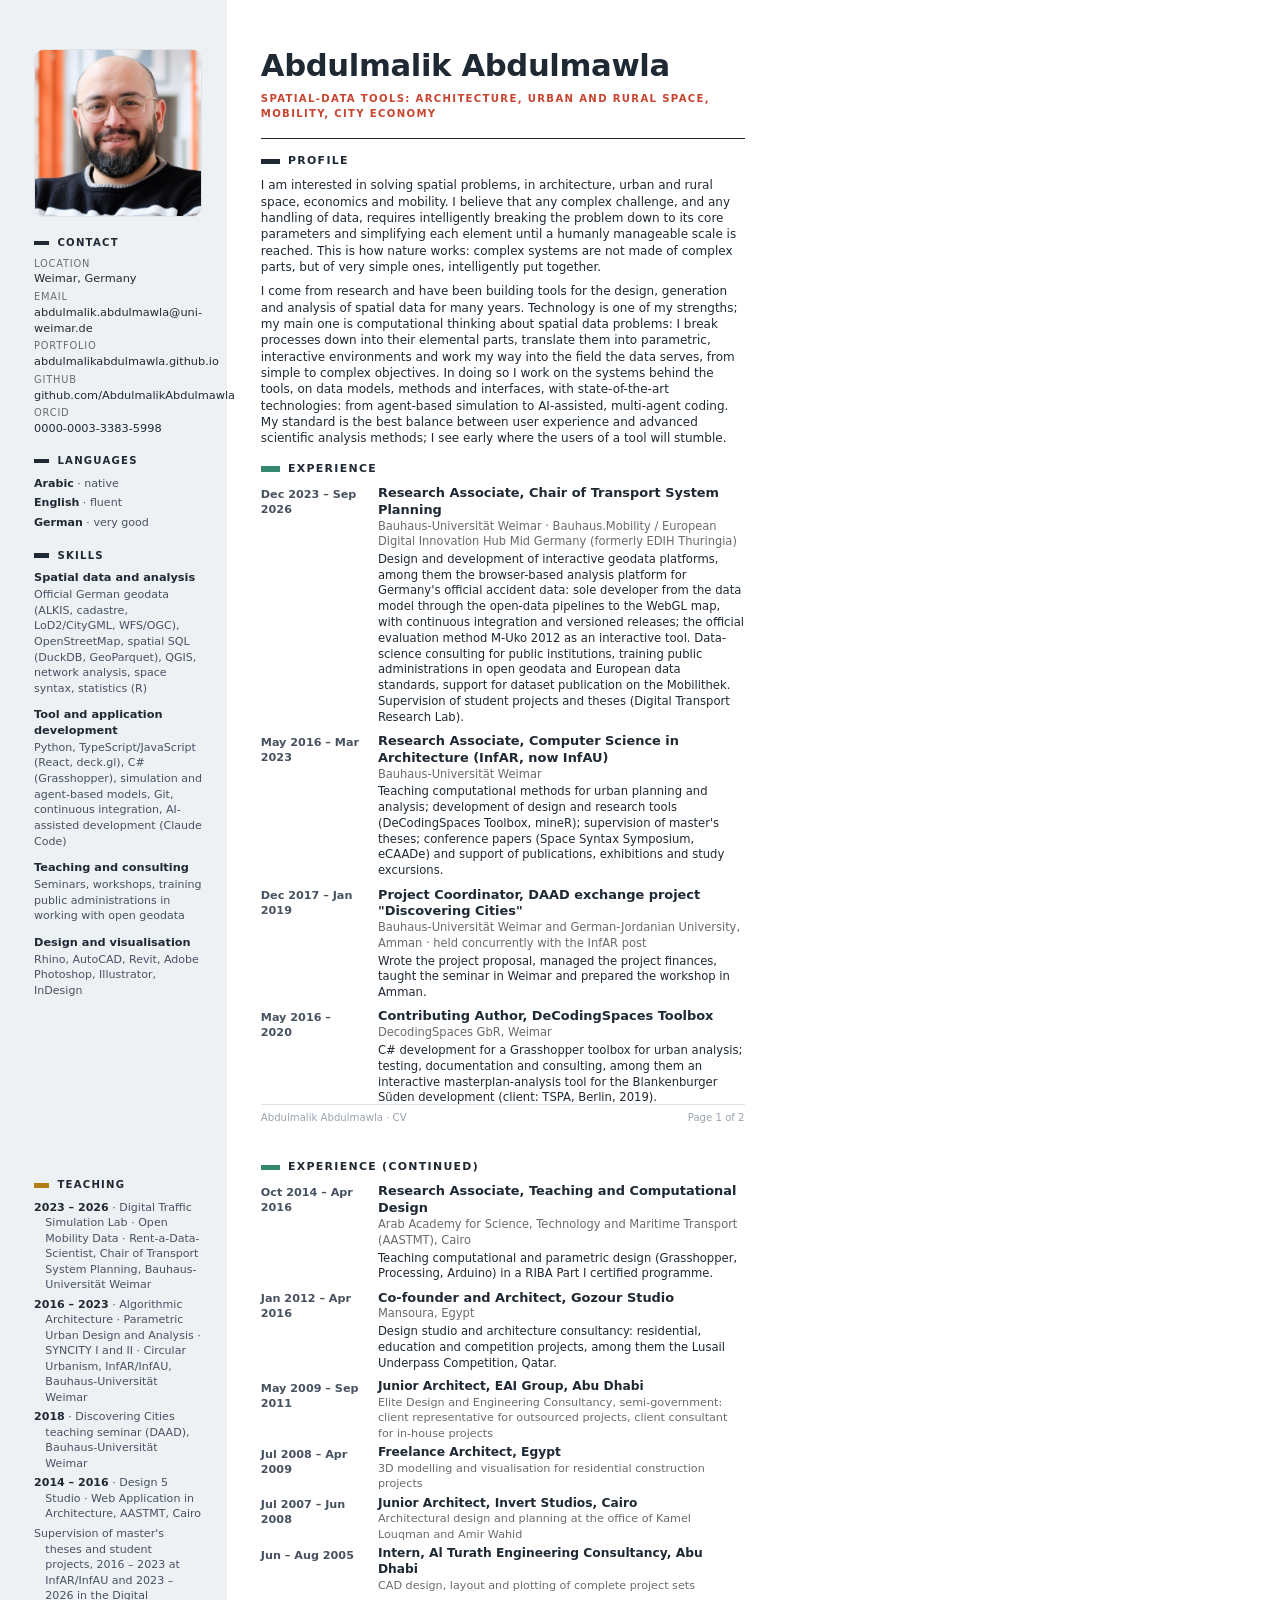
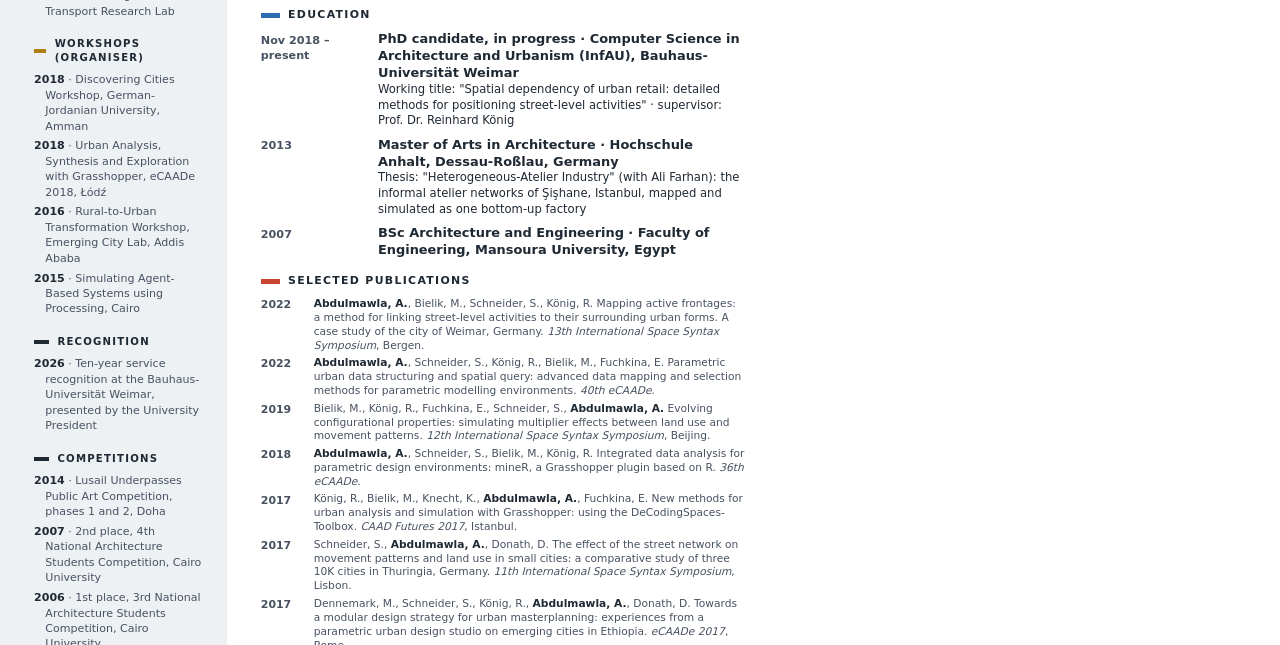
==== commit 95de0179: "feat: owner conviction opens profile + About; five-field line with rural (site, CVs, share card) Abo" ====
--- a/cv/cv.html
+++ b/cv/cv.html
@@ -65,13 +65,14 @@
   .side li { font-size: 8.3pt; line-height: 1.4; color: var(--ink-soft); margin-bottom: 1.1mm; padding-left: 3mm; text-indent: -3mm; }
   .side li b { color: var(--ink); }
 
-  .summary { font-size: 9.3pt; line-height: 1.4; color: var(--ink); margin-bottom: 1mm; }
-  .row { display: grid; grid-template-columns: 27mm 1fr; column-gap: 4mm; margin-bottom: 2.3mm; break-inside: avoid; }
+  .summary { font-size: 9pt; line-height: 1.36; color: var(--ink); margin-bottom: 1mm; }
+  .summary.conviction { margin-bottom: 2.2mm; }
+  .row { display: grid; grid-template-columns: 27mm 1fr; column-gap: 4mm; margin-bottom: 2mm; break-inside: avoid; }
   .row.tight { margin-bottom: 1.1mm; }
   .date { color: var(--ink-soft); font-weight: 700; font-size: 8.4pt; padding-top: .45mm; line-height: 1.35; }
   .role { display: block; font-size: 9.7pt; font-weight: 700; line-height: 1.3; }
   .org { color: var(--muted); font-size: 8.6pt; margin-bottom: .6mm; }
-  .txt { font-size: 8.9pt; color: var(--ink); }
+  .txt { font-size: 8.7pt; color: var(--ink); }
   .row.tight .role { font-size: 9.2pt; }
   .row.tight .org { margin-bottom: 0; font-size: 8.4pt; }
 
@@ -130,10 +131,11 @@
 
   <main class="main">
     <h1>Abdulmalik Abdulmawla</h1>
-    <p class="eyebrow">Spatial-data tools: architecture, urbanism, mobility, city economy</p>
+    <p class="eyebrow">Spatial-data tools: architecture, urban and rural space, mobility, city economy</p>
     <hr class="hair" />
 
     <h2 class="first">Profile</h2>
+    <p class="summary conviction">I am interested in solving spatial problems, in architecture, urban and rural space, economics and mobility. I believe that any complex challenge, and any handling of data, requires intelligently breaking the problem down to its core parameters and simplifying each element until a humanly manageable scale is reached. This is how nature works: complex systems are not made of complex parts, but of very simple ones, intelligently put together.</p>
     <p class="summary">I come from research and have been building tools for the design, generation and analysis of spatial data for many years. Technology is one of my strengths; my main one is computational thinking about spatial data problems: I break processes down into their elemental parts, translate them into parametric, interactive environments and work my way into the field the data serves, from simple to complex objectives. In doing so I work on the systems behind the tools, on data models, methods and interfaces, with state-of-the-art technologies: from agent-based simulation to AI-assisted, multi-agent coding. My standard is the best balance between user experience and advanced scientific analysis methods; I see early where the users of a tool will stumble.</p>
 
     <h2 style="--mark: var(--green)">Experience</h2>
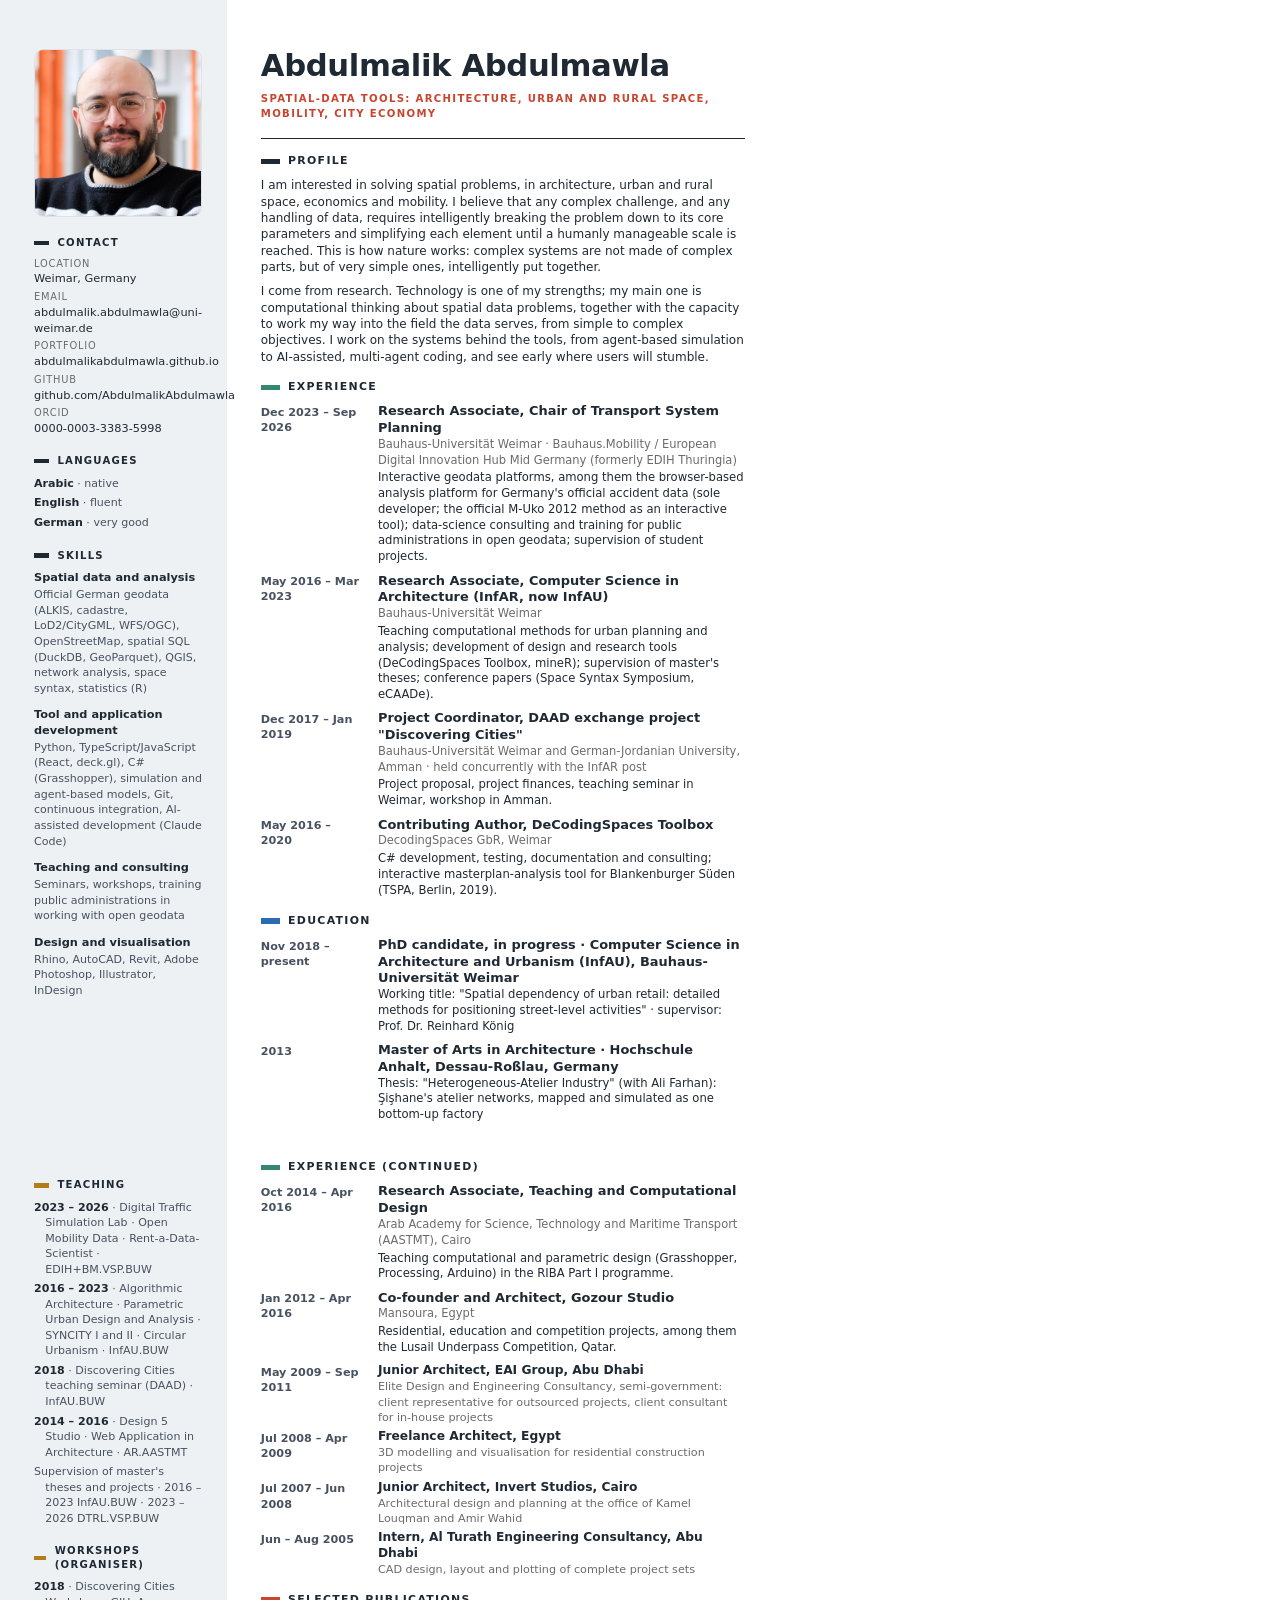
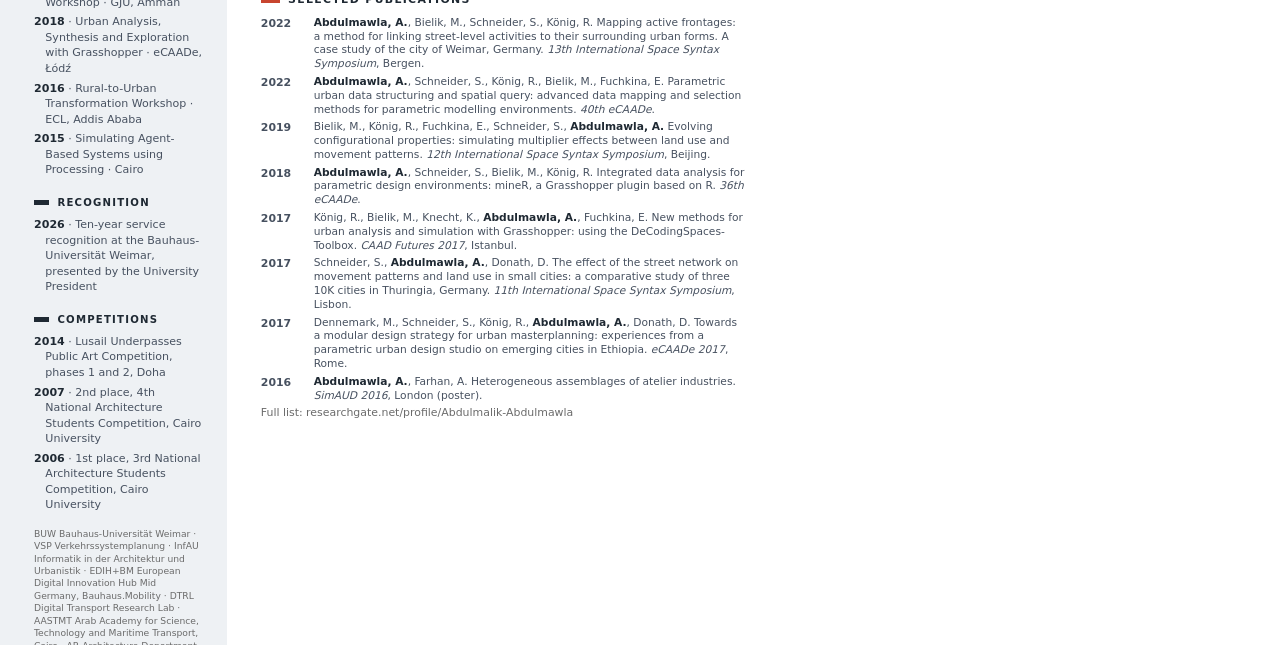
==== commit e0587576: "feat: final short texts v7 (layering rule) - hero 49w, research statement with El Alamein origin, Ab" ====
--- a/cv/cv.html
+++ b/cv/cv.html
@@ -64,6 +64,7 @@
   .side ul { list-style: none; }
   .side li { font-size: 8.3pt; line-height: 1.4; color: var(--ink-soft); margin-bottom: 1.1mm; padding-left: 3mm; text-indent: -3mm; }
   .side li b { color: var(--ink); }
+  .side .legend { font-size: 6.9pt; line-height: 1.35; color: var(--muted); margin-top: 4mm; }
 
   .summary { font-size: 9pt; line-height: 1.36; color: var(--ink); margin-bottom: 1mm; }
   .summary.conviction { margin-bottom: 2.2mm; }
@@ -136,7 +137,7 @@
 
     <h2 class="first">Profile</h2>
     <p class="summary conviction">I am interested in solving spatial problems, in architecture, urban and rural space, economics and mobility. I believe that any complex challenge, and any handling of data, requires intelligently breaking the problem down to its core parameters and simplifying each element until a humanly manageable scale is reached. This is how nature works: complex systems are not made of complex parts, but of very simple ones, intelligently put together.</p>
-    <p class="summary">I come from research and have been building tools for the design, generation and analysis of spatial data for many years. Technology is one of my strengths; my main one is computational thinking about spatial data problems: I break processes down into their elemental parts, translate them into parametric, interactive environments and work my way into the field the data serves, from simple to complex objectives. In doing so I work on the systems behind the tools, on data models, methods and interfaces, with state-of-the-art technologies: from agent-based simulation to AI-assisted, multi-agent coding. My standard is the best balance between user experience and advanced scientific analysis methods; I see early where the users of a tool will stumble.</p>
+    <p class="summary">I come from research. Technology is one of my strengths; my main one is computational thinking about spatial data problems, together with the capacity to work my way into the field the data serves, from simple to complex objectives. I work on the systems behind the tools, from agent-based simulation to AI-assisted, multi-agent coding, and see early where users will stumble.</p>
 
     <h2 style="--mark: var(--green)">Experience</h2>
 
@@ -145,7 +146,7 @@
       <div>
         <span class="role">Research Associate, Chair of Transport System Planning</span>
         <p class="org">Bauhaus-Universität Weimar · Bauhaus.Mobility / European Digital Innovation Hub Mid Germany (formerly EDIH Thuringia)</p>
-        <p class="txt">Design and development of interactive geodata platforms, among them the browser-based analysis platform for Germany's official accident data: sole developer from the data model through the open-data pipelines to the WebGL map, with continuous integration and versioned releases; the official evaluation method M-Uko 2012 as an interactive tool. Data-science consulting for public institutions, training public administrations in open geodata and European data standards, support for dataset publication on the Mobilithek. Supervision of student projects and theses (Digital Transport Research Lab).</p>
+        <p class="txt">Interactive geodata platforms, among them the browser-based analysis platform for Germany's official accident data (sole developer; the official M-Uko 2012 method as an interactive tool); data-science consulting and training for public administrations in open geodata; supervision of student projects.</p>
       </div>
     </div>
 
@@ -154,7 +155,7 @@
       <div>
         <span class="role">Research Associate, Computer Science in Architecture (InfAR, now InfAU)</span>
         <p class="org">Bauhaus-Universität Weimar</p>
-        <p class="txt">Teaching computational methods for urban planning and analysis; development of design and research tools (DeCodingSpaces Toolbox, mineR); supervision of master's theses; conference papers (Space Syntax Symposium, eCAADe) and support of publications, exhibitions and study excursions.</p>
+        <p class="txt">Teaching computational methods for urban planning and analysis; development of design and research tools (DeCodingSpaces Toolbox, mineR); supervision of master's theses; conference papers (Space Syntax Symposium, eCAADe).</p>
       </div>
     </div>
 
@@ -163,7 +164,7 @@
       <div>
         <span class="role">Project Coordinator, DAAD exchange project "Discovering Cities"</span>
         <p class="org">Bauhaus-Universität Weimar and German-Jordanian University, Amman · held concurrently with the InfAR post</p>
-        <p class="txt">Wrote the project proposal, managed the project finances, taught the seminar in Weimar and prepared the workshop in Amman.</p>
+        <p class="txt">Project proposal, project finances, teaching seminar in Weimar, workshop in Amman.</p>
       </div>
     </div>
 
@@ -172,7 +173,29 @@
       <div>
         <span class="role">Contributing Author, DeCodingSpaces Toolbox</span>
         <p class="org">DecodingSpaces GbR, Weimar</p>
-        <p class="txt">C# development for a Grasshopper toolbox for urban analysis; testing, documentation and consulting, among them an interactive masterplan-analysis tool for the Blankenburger Süden development (client: TSPA, Berlin, 2019).</p>
+        <p class="txt">C# development, testing, documentation and consulting; interactive masterplan-analysis tool for Blankenburger Süden (TSPA, Berlin, 2019).</p>
+      </div>
+    </div>
+
+    <h2 style="--mark: var(--blue)">Education</h2>
+    <div class="row">
+      <span class="date">Nov 2018 – present</span>
+      <div>
+        <span class="role">PhD candidate, in progress · Computer Science in Architecture and Urbanism (InfAU), Bauhaus-Universität Weimar</span>
+        <p class="txt">Working title: "Spatial dependency of urban retail: detailed methods for positioning street-level activities" · supervisor: Prof. Dr. Reinhard König</p>
+      </div>
+    </div>
+    <div class="row">
+      <span class="date">2013</span>
+      <div>
+        <span class="role">Master of Arts in Architecture · Hochschule Anhalt, Dessau-Roßlau, Germany</span>
+        <p class="txt">Thesis: "Heterogeneous-Atelier Industry" (with Ali Farhan): Şişhane's atelier networks, mapped and simulated as one bottom-up factory</p>
+      </div>
+    </div>
+    <div class="row">
+      <span class="date">2007</span>
+      <div>
+        <span class="role">BSc Architecture and Engineering · Mansoura University, Egypt</span>
       </div>
     </div>
 
@@ -185,19 +208,19 @@
   <aside class="side">
     <h2 class="first" style="--mark: var(--ochre)">Teaching</h2>
     <ul>
-      <li><b>2023 – 2026</b> · Digital Traffic Simulation Lab · Open Mobility Data · Rent-a-Data-Scientist, Chair of Transport System Planning, Bauhaus-Universität Weimar</li>
-      <li><b>2016 – 2023</b> · Algorithmic Architecture · Parametric Urban Design and Analysis · SYNCITY I and II · Circular Urbanism, InfAR/InfAU, Bauhaus-Universität Weimar</li>
-      <li><b>2018</b> · Discovering Cities teaching seminar (DAAD), Bauhaus-Universität Weimar</li>
-      <li><b>2014 – 2016</b> · Design 5 Studio · Web Application in Architecture, AASTMT, Cairo</li>
-      <li>Supervision of master's theses and student projects, 2016 – 2023 at InfAR/InfAU and 2023 – 2026 in the Digital Transport Research Lab</li>
+      <li><b>2023 – 2026</b> · Digital Traffic Simulation Lab · Open Mobility Data · Rent-a-Data-Scientist · EDIH+BM.VSP.BUW</li>
+      <li><b>2016 – 2023</b> · Algorithmic Architecture · Parametric Urban Design and Analysis · SYNCITY I and II · Circular Urbanism · InfAU.BUW</li>
+      <li><b>2018</b> · Discovering Cities teaching seminar (DAAD) · InfAU.BUW</li>
+      <li><b>2014 – 2016</b> · Design 5 Studio · Web Application in Architecture · AR.AASTMT</li>
+      <li>Supervision of master's theses and projects · 2016 – 2023 InfAU.BUW · 2023 – 2026 DTRL.VSP.BUW</li>
     </ul>
 
     <h2 style="--mark: var(--ochre)">Workshops (organiser)</h2>
     <ul>
-      <li><b>2018</b> · Discovering Cities Workshop, German-Jordanian University, Amman</li>
-      <li><b>2018</b> · Urban Analysis, Synthesis and Exploration with Grasshopper, eCAADe 2018, Łódź</li>
-      <li><b>2016</b> · Rural-to-Urban Transformation Workshop, Emerging City Lab, Addis Ababa</li>
-      <li><b>2015</b> · Simulating Agent-Based Systems using Processing, Cairo</li>
+      <li><b>2018</b> · Discovering Cities Workshop · GJU, Amman</li>
+      <li><b>2018</b> · Urban Analysis, Synthesis and Exploration with Grasshopper · eCAADe, Łódź</li>
+      <li><b>2016</b> · Rural-to-Urban Transformation Workshop · ECL, Addis Ababa</li>
+      <li><b>2015</b> · Simulating Agent-Based Systems using Processing · Cairo</li>
     </ul>
 
     <h2>Recognition</h2>
@@ -211,6 +234,7 @@
       <li><b>2007</b> · 2nd place, 4th National Architecture Students Competition, Cairo University</li>
       <li><b>2006</b> · 1st place, 3rd National Architecture Students Competition, Cairo University</li>
     </ul>
+    <p class="legend">BUW Bauhaus-Universität Weimar · VSP Verkehrssystemplanung · InfAU Informatik in der Architektur und Urbanistik · EDIH+BM European Digital Innovation Hub Mid Germany, Bauhaus.Mobility · DTRL Digital Transport Research Lab · AASTMT Arab Academy for Science, Technology and Maritime Transport, Cairo · AR Architecture Department · GJU German-Jordanian University · ECL Emerging City Lab</p>
   </aside>
 
   <main class="main">
@@ -221,7 +245,7 @@
       <div>
         <span class="role">Research Associate, Teaching and Computational Design</span>
         <p class="org">Arab Academy for Science, Technology and Maritime Transport (AASTMT), Cairo</p>
-        <p class="txt">Teaching computational and parametric design (Grasshopper, Processing, Arduino) in a RIBA Part I certified programme.</p>
+        <p class="txt">Teaching computational and parametric design (Grasshopper, Processing, Arduino) in the RIBA Part I programme.</p>
       </div>
     </div>
     <div class="row">
@@ -229,7 +253,7 @@
       <div>
         <span class="role">Co-founder and Architect, Gozour Studio</span>
         <p class="org">Mansoura, Egypt</p>
-        <p class="txt">Design studio and architecture consultancy: residential, education and competition projects, among them the Lusail Underpass Competition, Qatar.</p>
+        <p class="txt">Residential, education and competition projects, among them the Lusail Underpass Competition, Qatar.</p>
       </div>
     </div>
     <div class="row tight">
@@ -258,28 +282,6 @@
       <div>
         <span class="role">Intern, Al Turath Engineering Consultancy, Abu Dhabi</span>
         <p class="org">CAD design, layout and plotting of complete project sets</p>
-      </div>
-    </div>
-
-    <h2 style="--mark: var(--blue)">Education</h2>
-    <div class="row">
-      <span class="date">Nov 2018 – present</span>
-      <div>
-        <span class="role">PhD candidate, in progress · Computer Science in Architecture and Urbanism (InfAU), Bauhaus-Universität Weimar</span>
-        <p class="txt">Working title: "Spatial dependency of urban retail: detailed methods for positioning street-level activities" · supervisor: Prof. Dr. Reinhard König</p>
-      </div>
-    </div>
-    <div class="row">
-      <span class="date">2013</span>
-      <div>
-        <span class="role">Master of Arts in Architecture · Hochschule Anhalt, Dessau-Roßlau, Germany</span>
-        <p class="txt">Thesis: "Heterogeneous-Atelier Industry" (with Ali Farhan): the informal atelier networks of Şişhane, Istanbul, mapped and simulated as one bottom-up factory</p>
-      </div>
-    </div>
-    <div class="row">
-      <span class="date">2007</span>
-      <div>
-        <span class="role">BSc Architecture and Engineering · Faculty of Engineering, Mansoura University, Egypt</span>
       </div>
     </div>
 
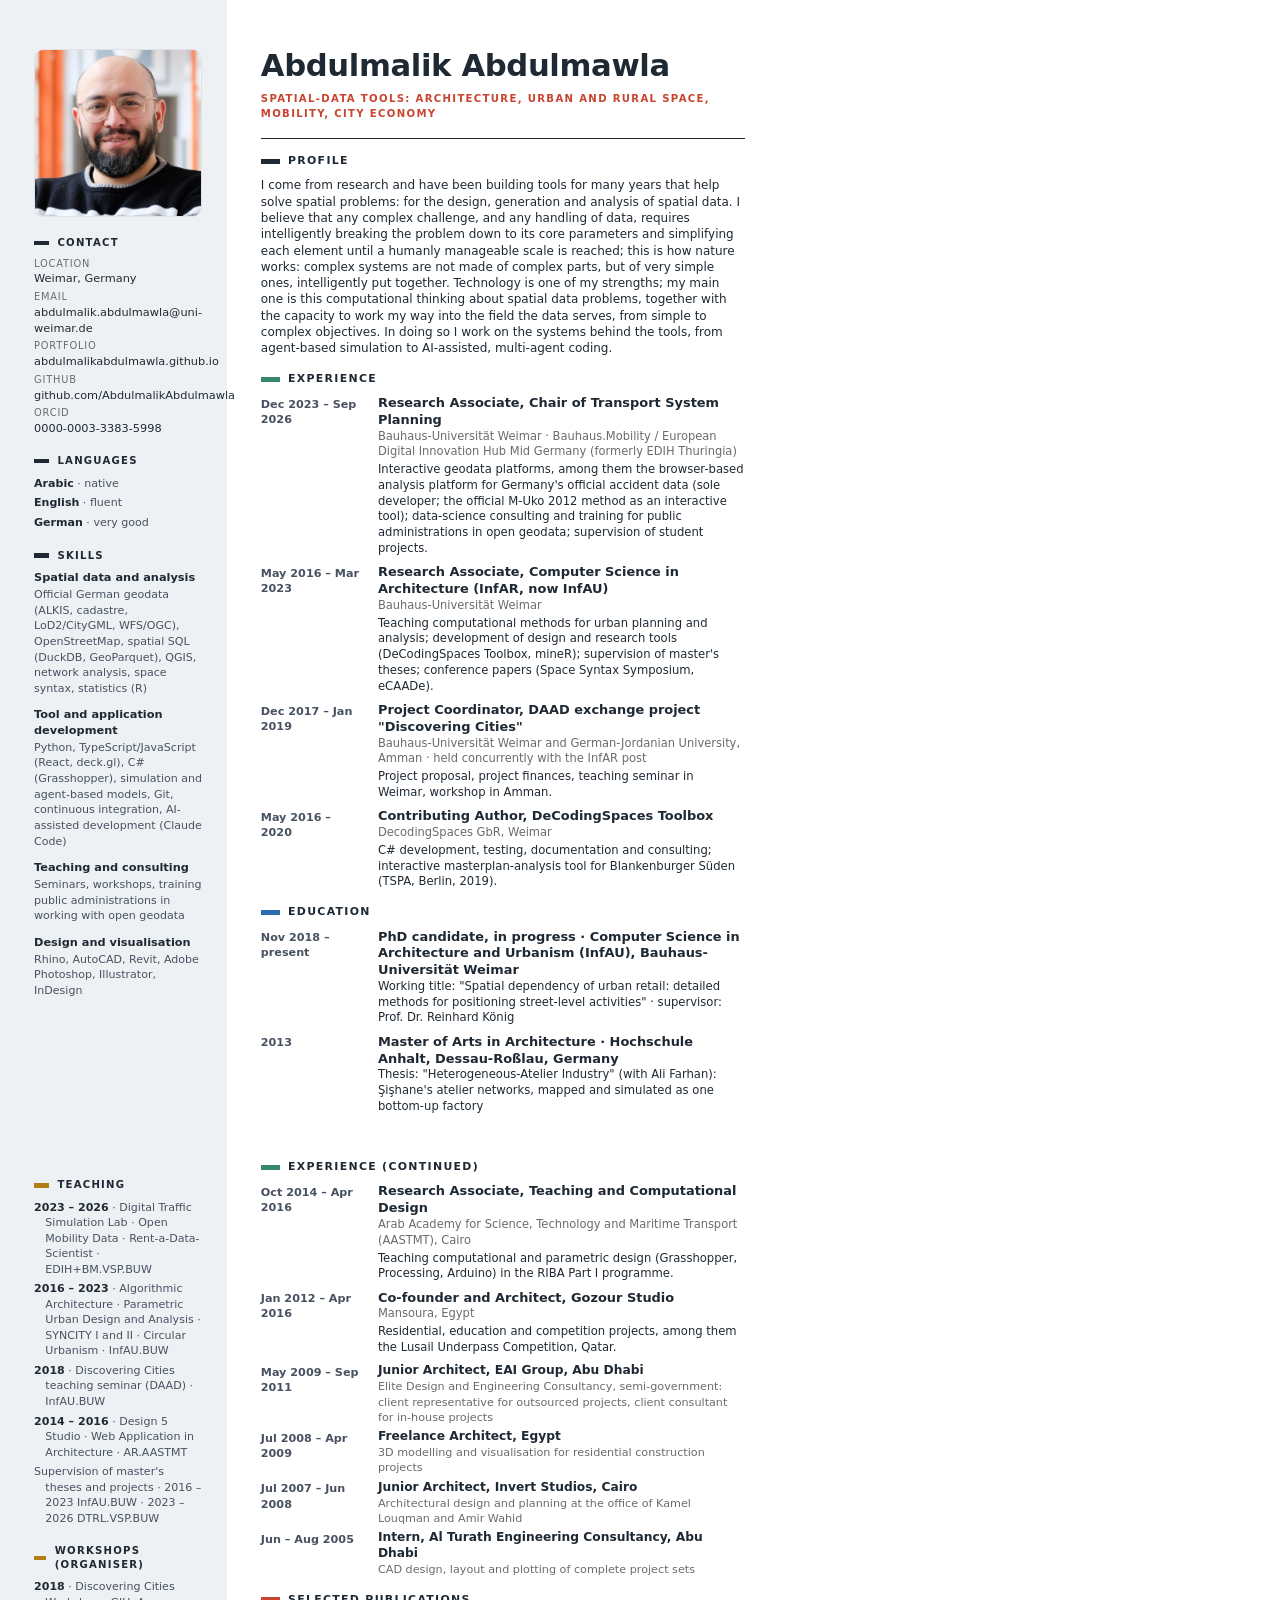
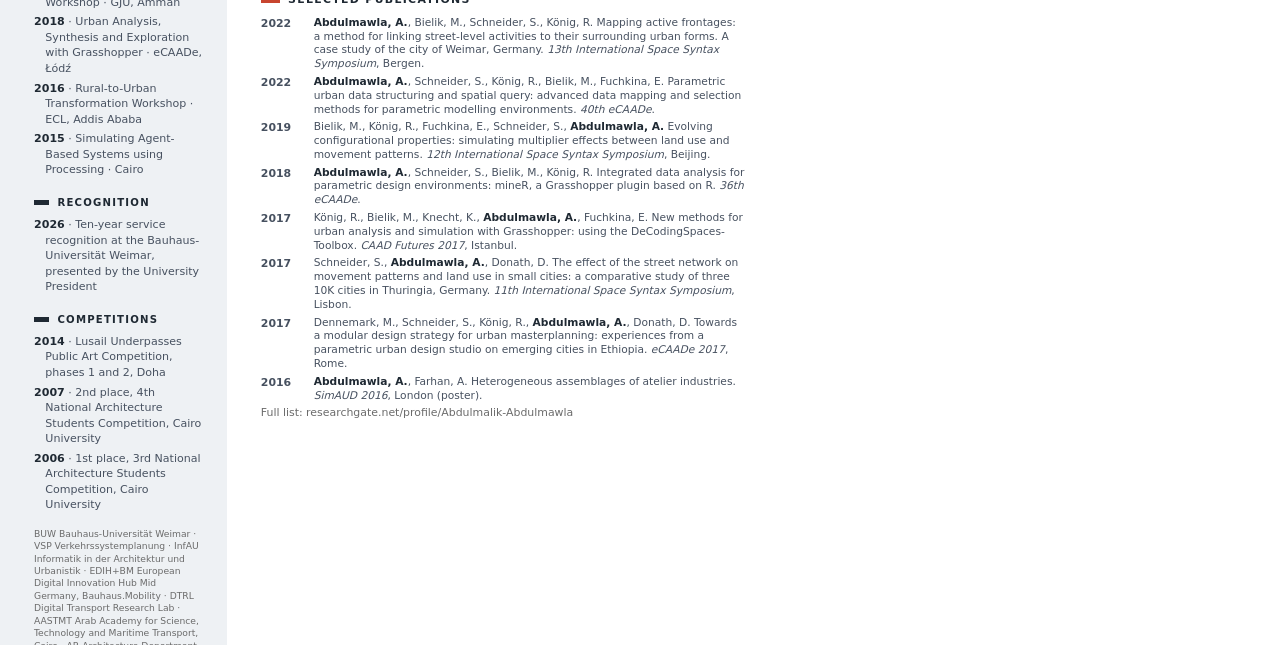
==== commit a9717280: "feat: CV profile = one paragraph (owner 07.09) - conviction folded in, field list and the 'stumble' " ====
--- a/cv/cv.html
+++ b/cv/cv.html
@@ -136,8 +136,7 @@
     <hr class="hair" />
 
     <h2 class="first">Profile</h2>
-    <p class="summary conviction">I am interested in solving spatial problems, in architecture, urban and rural space, economics and mobility. I believe that any complex challenge, and any handling of data, requires intelligently breaking the problem down to its core parameters and simplifying each element until a humanly manageable scale is reached. This is how nature works: complex systems are not made of complex parts, but of very simple ones, intelligently put together.</p>
-    <p class="summary">I come from research. Technology is one of my strengths; my main one is computational thinking about spatial data problems, together with the capacity to work my way into the field the data serves, from simple to complex objectives. I work on the systems behind the tools, from agent-based simulation to AI-assisted, multi-agent coding, and see early where users will stumble.</p>
+    <p class="summary">I come from research and have been building tools for many years that help solve spatial problems: for the design, generation and analysis of spatial data. I believe that any complex challenge, and any handling of data, requires intelligently breaking the problem down to its core parameters and simplifying each element until a humanly manageable scale is reached; this is how nature works: complex systems are not made of complex parts, but of very simple ones, intelligently put together. Technology is one of my strengths; my main one is this computational thinking about spatial data problems, together with the capacity to work my way into the field the data serves, from simple to complex objectives. In doing so I work on the systems behind the tools, from agent-based simulation to AI-assisted, multi-agent coding.</p>
 
     <h2 style="--mark: var(--green)">Experience</h2>
 
